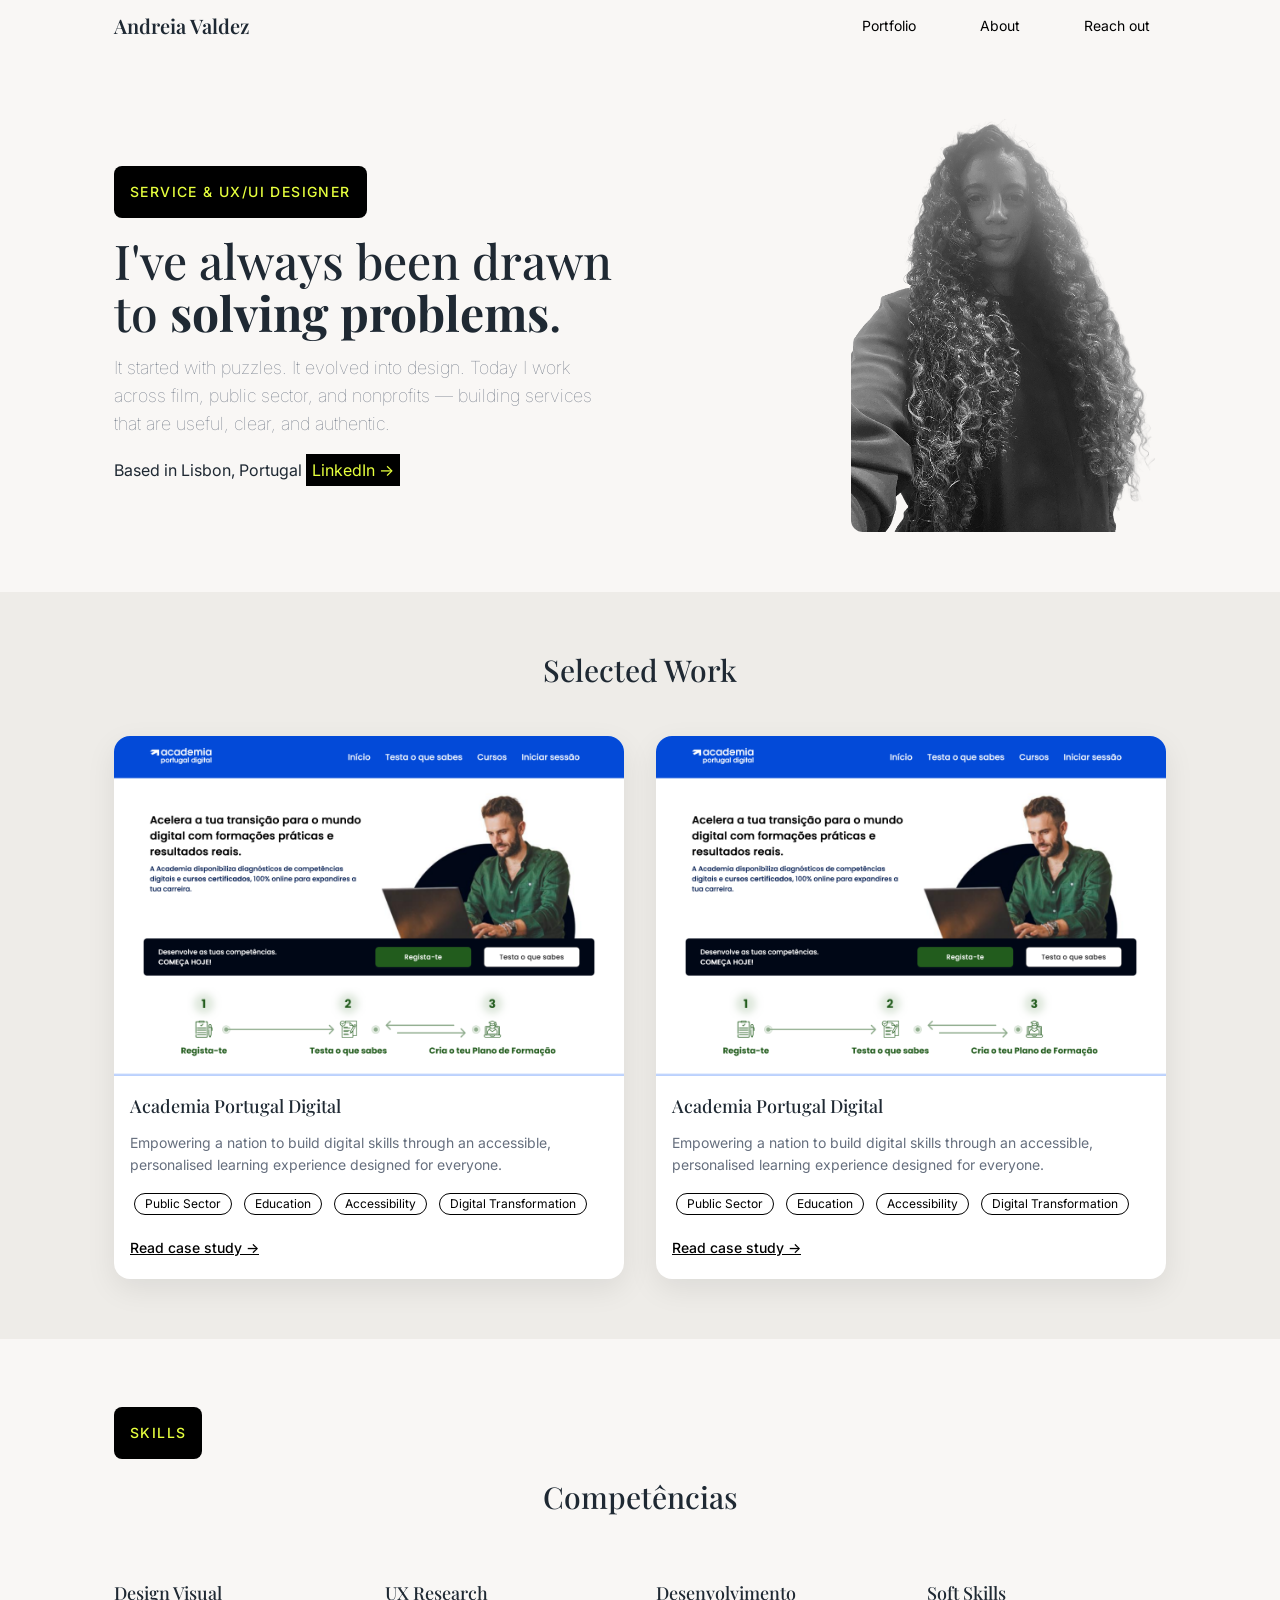
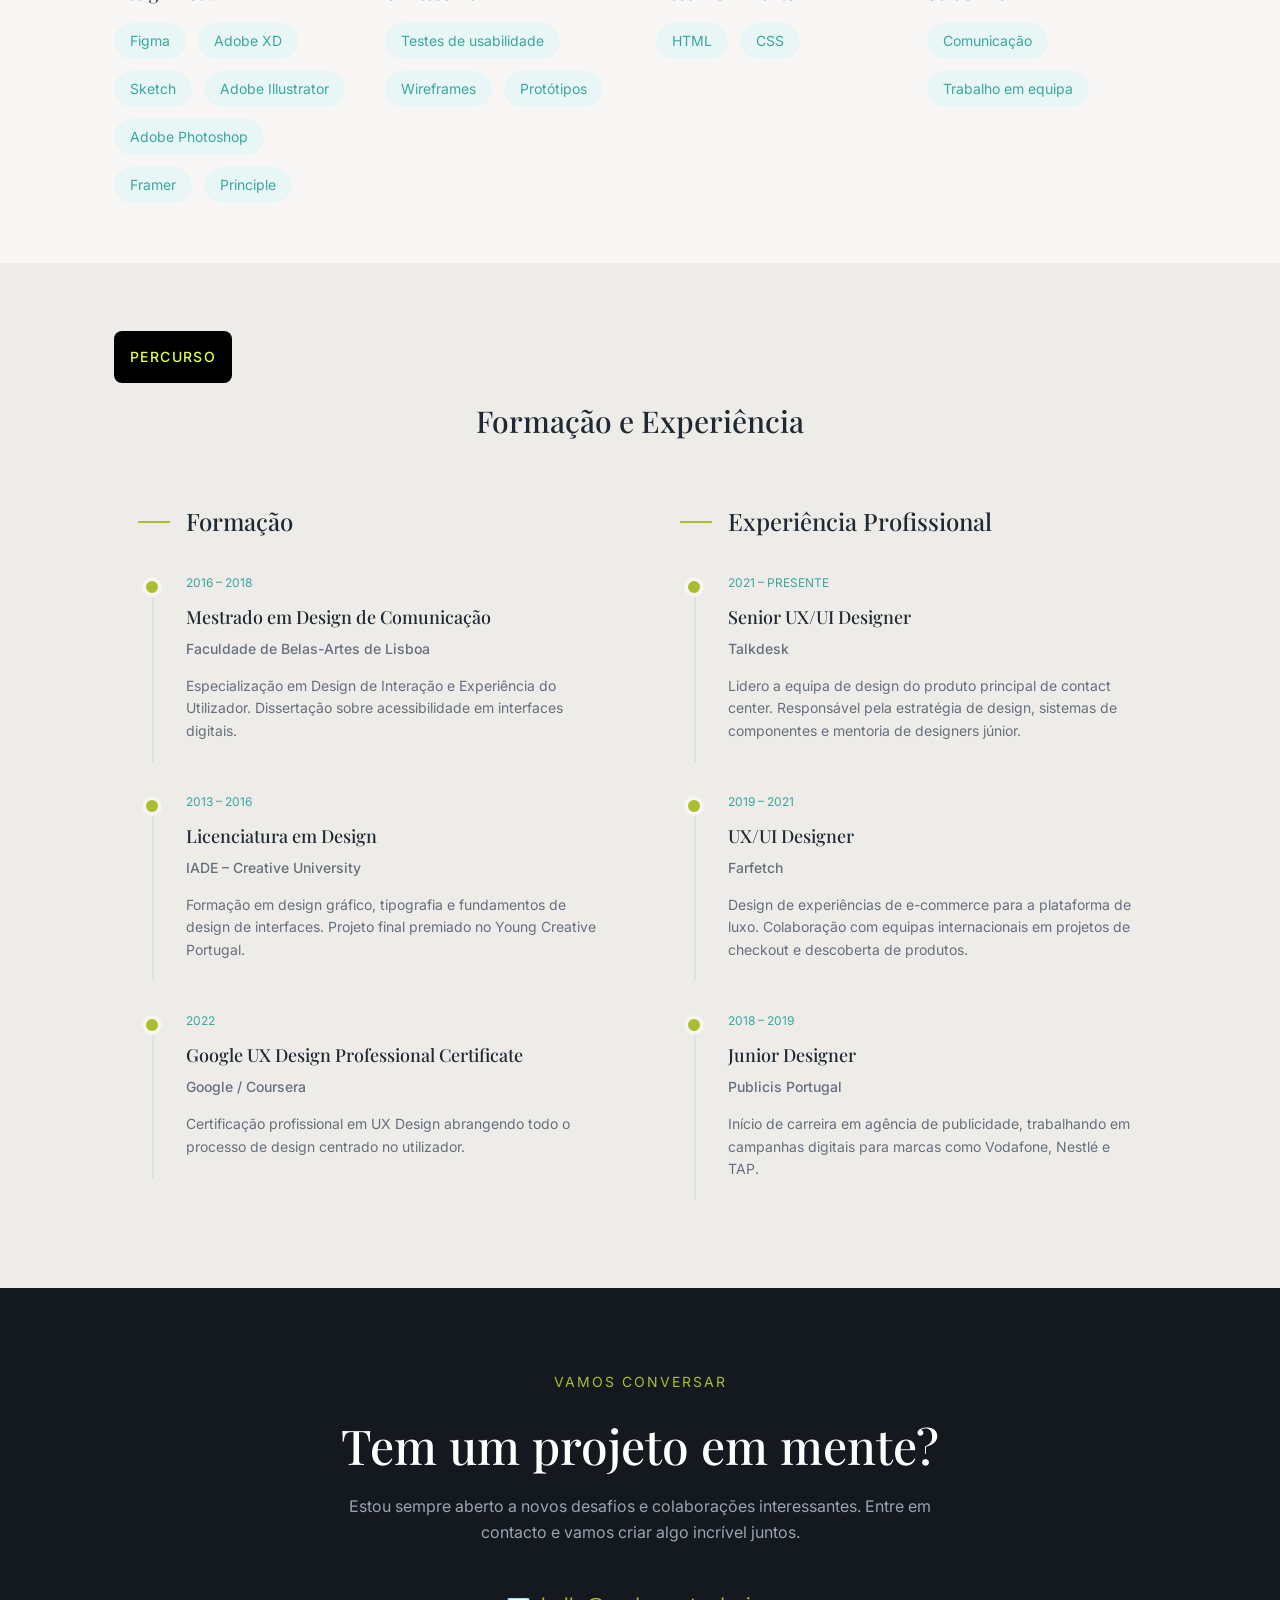
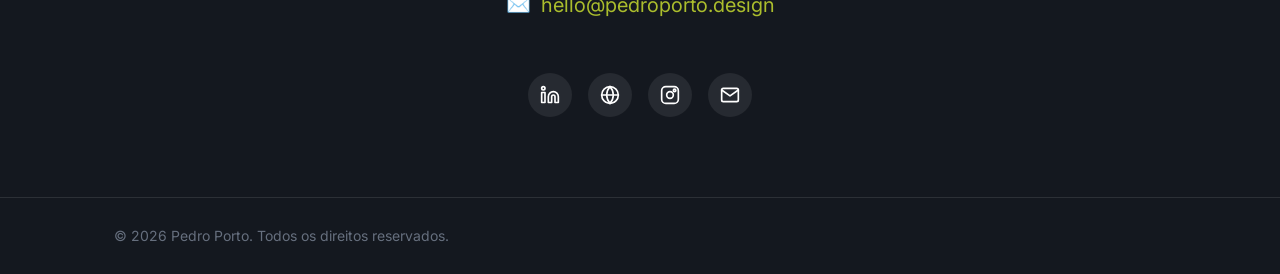
==== index.html @ fa21720e "Added images & reviewed text" ====
<!DOCTYPE html>
<html lang="en">

<head>
    <meta charset="UTF-8">
    <meta name="viewport" content="width=device-width, initial-scale=1.0">
    <title>Andreia Valdez – UX/UI Designer</title>
    <link rel="preconnect" href="https://fonts.googleapis.com">
    <link rel="preconnect" href="https://fonts.gstatic.com" crossorigin>
    <link
        href="https://fonts.googleapis.com/css2?family=Inter:wght@400;500;600&family=Playfair+Display:wght@500;600&display=swap"
        rel="stylesheet">
    <link rel="stylesheet" href="css/estilos.css">
</head>

<body>
    <!-- Navegação -->
    <header class="header">
        <div class="container nav">
            <a href="#sobre" class="logo">Andreia Valdez</a>
            <nav class="menu">
                <a href="#portfolio">Portfolio</a>
                <a href="#about">About</a>
                <a href="#reach-out">Reach out</a>
            </nav>
        </div>
    </header>
    <!-- Hero -->
    <section id="sobre" class="section light">
        <div class="container hero-grid">
            <div class="hero-text">
                <span class="tag">Service & UX/UI Designer</span>
                <h1>I've always been drawn to <b>solving problems</b>.</h1>
                <p class="intro">
                    It started with puzzles. It evolved into design. Today I work across film, public sector, and nonprofits — building services that are useful, clear, and authentic.
                </p>
                <p>Based in Lisbon, Portugal <a href="https://linkedin.com/in/andreiavaldez" target="_blank" class="linkedin">LinkedIn →</a></p>
            </div>
            <div class="hero-image">
                <img src="img/AV_Foto.png" srcset="img/AV_Foto.png 1x,img/AV_Foto@2x.png 2x" alt="Foto de Andreia Valdez">
            </div>
        </div>
    </section>
    <!-- Secção de Trabalhos -->
    <section id="trabalhos" class="section">
        <div class="container">
            <h2>Selected Work</h2>
            <div class="projects">
                <div class="project-card">
                    <div class="project-image">
                        <img src="img/projects/apd/cover.png" srcset="img/projects/apd/cover.png 1x,img/projects/apd/cover.png 2x" alt="Projeto Academia Portugal Digital">
                    </div>
                    <div class="project-content">
                        <h3>Academia Portugal Digital</h3>
                        <p>
                            Empowering a nation to build digital skills through an accessible, personalised learning experience designed for everyone.
                        </p>
                        <p>
                          <span class="chip">Public Sector</span>
                          <span class="chip">Education</span>
                          <span class="chip">Accessibility</span>
                          <span class="chip">Digital Transformation</span>
                        </p>
                        <a href="#" target="_blank" rel="noopener" class="project-link">
                            Read case study →
                        </a>
                    </div>
                </div>
                <div class="project-card">
                    <div class="project-image">
                        <img src="img/projects/apd/cover.png" srcset="img/projects/apd/cover.png 1x,img/projects/apd/cover.png 2x" alt="Projeto Academia Portugal Digital">
                    </div>
                    <div class="project-content">
                        <h3>Academia Portugal Digital</h3>
                        <p>
                            Empowering a nation to build digital skills through an accessible, personalised learning experience designed for everyone.
                        </p>
                        <p>
                          <span class="chip">Public Sector</span>
                          <span class="chip">Education</span>
                          <span class="chip">Accessibility</span>
                          <span class="chip">Digital Transformation</span>
                        </p>
                        <a href="#" target="_blank" rel="noopener" class="project-link">
                            Read case study →
                        </a>
                    </div>
                </div>
        </div>
    </section>
    <!-- Secção de Competências -->
    <section class="section light">
        <div class="container">
            <div class="inline-heading">
                <p class="tag">Skills</p>
                <h2>Competências</h2>
            </div>
            <div class="skills">
                <div>
                    <h3>Design Visual</h3>
                    <div class="pills">
                        <span class="pill">Figma</span>
                        <span class="pill">Adobe XD</span>
                        <span class="pill">Sketch</span>
                        <span class="pill">Adobe Illustrator</span>
                        <span class="pill">Adobe Photoshop</span>
                        <span class="pill">Framer</span>
                        <span class="pill">Principle</span>
                    </div>
                </div>
                <div>
                    <h3>UX Research</h3>
                    <div class="pills">
                        <span class="pill">Testes de usabilidade</span>
                        <span class="pill">Wireframes</span>
                        <span class="pill">Protótipos</span>
                    </div>
                </div>
                <div>
                    <h3>Desenvolvimento</h3>
                    <div class="pills">
                        <span class="pill">HTML</span>
                        <span class="pill">CSS</span>
                    </div>
                </div>
                <div>
                    <h3>Soft Skills</h3>
                    <div class="pills">
                        <span class="pill">Comunicação</span>
                        <span class="pill">Trabalho em equipa</span>
                    </div>
                </div>
            </div>
        </div>
    </section>
    <!-- Secção de Formação e Experiência-->
    <section class="section">
        <div class="container">
            <div class="inline-heading">
                <p class="tag">Percurso</p>
                <h2>Formação e Experiência</h2>
            </div>
            <div class="container timeline-grid">

                <!-- Formação -->
                <div class="timeline-column">
                    <h2 class="timeline-title">Formação</h2>

                    <div class="timeline-item">
                        <span class="timeline-dot"></span>

                        <div class="timeline-content">
                            <span class="timeline-date">2016 – 2018</span>
                            <h3>Mestrado em Design de Comunicação</h3>
                            <h4>Faculdade de Belas-Artes de Lisboa</h4>
                            <p>
                                Especialização em Design de Interação e Experiência do Utilizador.
                                Dissertação sobre acessibilidade em interfaces digitais.
                            </p>
                        </div>
                    </div>

                    <div class="timeline-item">
                        <span class="timeline-dot"></span>

                        <div class="timeline-content">
                            <span class="timeline-date">2013 – 2016</span>
                            <h3>Licenciatura em Design</h3>
                            <h4>IADE – Creative University</h4>
                            <p>
                                Formação em design gráfico, tipografia e fundamentos de design de
                                interfaces. Projeto final premiado no Young Creative Portugal.
                            </p>
                        </div>
                    </div>

                    <div class="timeline-item">
                        <span class="timeline-dot"></span>

                        <div class="timeline-content">
                            <span class="timeline-date">2022</span>
                            <h3>Google UX Design Professional Certificate</h3>
                            <h4>Google / Coursera</h4>
                            <p>
                                Certificação profissional em UX Design abrangendo todo o processo de
                                design centrado no utilizador.
                            </p>
                        </div>
                    </div>
                </div>

                <!-- Experiência -->
                <div class="timeline-column">
                    <h2 class="timeline-title">Experiência Profissional</h2>

                    <div class="timeline-item">
                        <span class="timeline-dot"></span>

                        <div class="timeline-content">
                            <span class="timeline-date">2021 – Presente</span>
                            <h3>Senior UX/UI Designer</h3>
                            <h4>Talkdesk</h4>
                            <p>
                                Lidero a equipa de design do produto principal de contact center.
                                Responsável pela estratégia de design, sistemas de componentes e
                                mentoria de designers júnior.
                            </p>
                        </div>
                    </div>

                    <div class="timeline-item">
                        <span class="timeline-dot"></span>

                        <div class="timeline-content">
                            <span class="timeline-date">2019 – 2021</span>
                            <h3>UX/UI Designer</h3>
                            <h4>Farfetch</h4>
                            <p>
                                Design de experiências de e-commerce para a plataforma de luxo.
                                Colaboração com equipas internacionais em projetos de checkout e
                                descoberta de produtos.
                            </p>
                        </div>
                    </div>

                    <div class="timeline-item">
                        <span class="timeline-dot"></span>

                        <div class="timeline-content">
                            <span class="timeline-date">2018 – 2019</span>
                            <h3>Junior Designer</h3>
                            <h4>Publicis Portugal</h4>
                            <p>
                                Início de carreira em agência de publicidade, trabalhando em
                                campanhas digitais para marcas como Vodafone, Nestlé e TAP.
                            </p>
                        </div>
                    </div>
                </div>

            </div>

        </div>
    </section>
    <!-- Footer -->
    <footer id="contacto" class="footer-section">

        <div class="container footer-content">

            <span class="footer-sub-title">Vamos conversar</span>

            <h2 class="footer-title">Tem um projeto em mente?</h2>
            <div class="footer-text">
                Estou sempre aberto a novos desafios e colaborações interessantes.
                Entre em contacto e vamos criar algo incrível juntos.
            </div>
            <a href="mailto:hello@pedroporto.design" class="footer-email">
                <span class="email-icon">✉️</span>
                hello@pedroporto.design
            </a>

            <div class="footer-social">
                <!-- LinkedIn -->
                <a href="#" target="_blank" rel="noopener" aria-label="LinkedIn">
                    <svg viewBox="0 0 24 24" aria-hidden="true" focusable="false">
                        <path d="M16 8a6 6 0 0 1 6 6v7h-4v-7a2 2 0 0 0-2-2 2 2 0 0 0-2 2v7h-4v-7a6 6 0 0 1 6-6z" />
                        <rect x="2" y="9" width="4" height="12" />
                        <circle cx="4" cy="4" r="2" />
                    </svg>
                </a>
                <!-- Dribbble -->
                <a href="#" target="_blank" rel="noopener" aria-label="Dribbble">
                    <svg viewBox="0 0 24 24" aria-hidden="true" focusable="false">
                        <circle cx="12" cy="12" r="10" />
                        <path d="M2 12h20" />
                        <path d="M12 2a15.3 15.3 0 0 1 4 10 15.3 15.3 0 0 1-4 10" />
                        <path d="M12 2a15.3 15.3 0 0 0-4 10 15.3 15.3 0 0 0 4 10" />
                    </svg>
                </a>
                <!-- Instagram -->
                <a href="#" target="_blank" rel="noopener" aria-label="Instagram">
                    <svg viewBox="0 0 24 24" aria-hidden="true" focusable="false">
                        <rect x="2" y="2" width="20" height="20" rx="5" />
                        <circle cx="12" cy="12" r="4" />
                        <circle cx="17.5" cy="6.5" r="1.5" />
                    </svg>
                </a>
                <!-- Email -->
                <a href="mailto:hello@pedroporto.design" aria-label="Email">
                    <svg viewBox="0 0 24 24" aria-hidden="true" focusable="false">
                        <rect x="2" y="4" width="20" height="16" rx="2" />
                        <path d="M22 6L12 13 2 6" />
                    </svg>
                </a>
            </div>

        </div>

        <div class="footer-bottom">
            <div class="container footer-bottom-content">
                <span>© 2026 Pedro Porto. Todos os direitos reservados.</span>
            </div>
        </div>

    </footer>

</body>

</html>
---- css/estilos.css ----
/* Reset do browser */
* {
    margin: 0;
    padding: 0;
    box-sizing: border-box;
}

html {
  scroll-behavior: smooth; /* Para o scroll entre as ancoras ser smooth */
}

/* Fonte e bases */
body {
    font-family: "Inter", sans-serif;
    background-color: #EEECE8;
    color: #1f2933;
    line-height: 2;
    /* perto da recomendação mínima da W3C para altura das linhas nos sites (https://www.w3.org/WAI/WCAG22/Understanding/text-spacing.html) */
}

h1,
h2,
h3 {
    font-family: "Playfair Display", serif;
}

h1 {
    margin-top: 8px;
    font-size: 48px;
    font-weight: 500;
    line-height: 52px;
}

h2 {
    font-size: 30px;
    font-weight: 500;
    line-height: 36px;
    text-align: center;
}

h3 {
    font-size: 18px;
    font-weight: 500;
    line-height: 28px;
}

img {
    width: 100%;
    display: block;
}

a {
    text-decoration: none;
}

/* Layouts */
.container {
    max-width: 1100px;
    margin: 0 auto;
    padding: 0 24px;
}

.section {
    padding: 60px 0;
}

.section.light {
    background-color: #F9F7F5;
}

/* Navegação + Logo */
.header {
    position: sticky;
    top: 0;
    background-color: #F9F7F5;
    z-index: 1000;
}

.nav {
    height: 52px;
    display: flex;
    align-items: center;
    justify-content: space-between;
}

.logo {
    font-weight: 600;
    font-family: "Playfair Display", serif;
    font-size: 20px;
    line-height: 28px;
    color: #1f2933;
}

/* Menu */

.menu {
    display: flex;
    gap: 32px;
}

.menu a {
    text-decoration: none;
    font-size: 14px;
    line-height: 20px;
    padding: 16px;
    color: #000;
}

.menu a:hover {
    text-decoration: underline;
}

/* Hero */

.hero-grid {
    display: grid;
    gap: 48px;
}

.hero-image {
    display: flex;
    justify-content: flex-end;
}

.hero-image img {
    border-radius: 12px;
    max-height: 420px;
    width: auto;
}

.tag {
    font-size: 14px;
    letter-spacing: 1.4px;
    font-weight: 500;
    line-height: 20px;
    text-transform: uppercase;
    color: #E6FF3D;
    background-color: #000;
    padding: 16px;
    text-align: center;
    border-radius: 8px;
    margin: 8px 0px;
    display: inline-block;
}

.hero-buttons {
    margin-top: 24px;
    display: flex;
    gap: 16px;
}

.intro {
    font-family: "Inter", sans-serif;
    font-size: 18px;
    margin: 16px 0px;
    color: #666F7E;
    line-height: 28px;
    font-weight: 100;
}

.linkedin {
    color: #E6FF3D;
    background-color: #000;
    padding: 6px;
}

/* Botões */
.btn {
    padding: 10px 20px;
    border-radius: 16px;
    font-weight: 500;
    font-size: 14px;
}

.primary {
    color: white;
    background: #ABBD2D;
}

.primary:hover {
    background: #11665E;
}

.secondary {
    border: 1px solid #E5E7EB;
    color: #000
}

.secondary:hover {
    border: 1px solid #E5E7EB;
    background: #E5E7EB;
}

/* Projectos */
.projects {
    display: grid;
    gap: 32px;
    margin-top: 48px;
}

.project-card {
    background-color: #ffffff;
    border-radius: 16px;
    overflow: hidden;

    box-shadow: 0 10px 30px rgba(0, 0, 0, 0.08);
    transition: box-shadow 0.3s ease, transform 0.3s ease;
}

.project-card:hover {
    box-shadow: 0 20px 50px rgba(0, 0, 0, 0.15);
    transform: translateY(-6px);
}

.chip {
    display: inline-block;
    padding: 4px 10px;
    border: 1px solid #000;
    border-radius: 100px;
    font-size: 12px;
    line-height: 1;
    white-space: nowrap;
    color: #000;
    margin: 4px;
}

/* Imagem */
.project-image img {
    width: 100%;
    display: block;
}

/* Conteúdo */
.project-content {
    padding: 16px;
}

.project-content p {
    margin: 12px 0px;
    color: #666F7E;
    line-height: 1.6;
    font-size: 14px;
}

/* Link dos projectos */

.project-link {
    font-weight: 500;
    text-decoration: underline;
    font-size: 14px;
    color: #000;
}

.project-link svg {
    width: 16px;
    height: 16px;
}

.project-link:hover {
    text-decoration: none;
}

/* Competências */
.skills {
    display: grid;
    gap: 32px;
}

.inline-heading {
    margin-bottom: 64px;
}

.inline-heading h2 {
    margin-top: 12px;
}

.pills {
    display: flex;
    flex-wrap: wrap;
    gap: 12px;
    margin-top: 16px;
}

.pill {
    background: #E8F7F6;
    color: #3aa6a0;
    border-radius: 24px;
    padding: 8px 16px;
    font-size: 14px;
    line-height: 20px;

}

.pill:hover {
    background: #ABBD2D;
    color: #fff;
}

/* Timeline */

.timeline-section {
    background-color: #f6f5f2;
    padding: 100px 0;
}

.timeline-grid {
    display: grid;
    grid-template-columns: 1fr 1fr;
    gap: 80px;
}

.timeline-title {
    font-family: "Playfair Display", serif;
    font-size: 24px;
    margin-bottom: 32px;
    position: relative;
    padding-left: 48px;
    text-align: left;
}

.timeline-title::before {
    content: "";
    position: absolute;
    left: 0;
    top: 50%;
    width: 32px;
    height: 2px;
    background-color: #ABBD2D;
}

.timeline-item:hover::before {
    background-color: #ABBD2D;
}

.timeline-item {
    position: relative;
    padding-left: 48px;
    margin-bottom: 48px;
}

/* Linha vertical */

.timeline-item::before {
    content: "";
    position: absolute;
    left: 14px;
    top: 20px;
    width: 2px;
    height: 100%;
    background-color: #e2e2dc;
}

/* Pontos na timeline */
.timeline-dot {
    position: absolute;
    left: 4px;
    top: 6px;
    width: 20px;
    height: 20px;
    background-color: #ABBD2D;
    border-radius: 50%;
    border: 4px solid #f6f5f2;
}

/* Conteúdo */
.timeline-content h3 {
    margin-bottom: 4px;
}

.timeline-content h4 {
    font-weight: 500;
    font-size: 14px;
    color: #666F7E;
    margin-bottom: 12px;
}

.timeline-content p {
    color: #666F7E;
    line-height: 1.6;
    font-size: 14px;
}

/* Data */
.timeline-date {
    display: block;
    font-size: 12px;
    color: #3aa6a0;
    margin-bottom: 8px;
    text-transform: uppercase;
}

/* Footer */

.footer-section {
    background-color: #14181F;
    color: #e5e7eb;
    padding-top: 80px;
}

/* Conteúdo principal */

.footer-content {
    text-align: center;
    padding-bottom: 80px;
}

.footer-sub-title {
    display: block;
    letter-spacing: 2px;
    font-size: 14px;
    color: #ABBD2D;
    margin-bottom: 24px;
    text-transform: uppercase;
}

.footer-title {
    font-family: "Playfair Display", serif;
    font-size: 48px;
    line-height: 50px;
    margin-bottom: 24px;
    color: #ffffff;
}

.footer-text {
    max-width: 600px;
    margin: 0 auto 40px;
    color: #9ca3af;
    line-height: 1.6;
}

/* Email */
.footer-email {
    display: inline-flex;
    align-items: center;
    gap: 10px;
    font-size: 20px;
    color: #ABBD2D;
    text-decoration: none;
    margin-bottom: 48px;
}

.footer-email:hover {
    text-decoration: underline;
}

/* Redes sociais no footer */
.footer-social {
    display: flex;
    justify-content: center;
    gap: 16px;
}

.footer-social a {
    width: 44px;
    height: 44px;
    border-radius: 50%;
    background-color: rgba(255, 255, 255, 0.08);

    display: flex;
    align-items: center;
    justify-content: center;

    color: #ffffff;
    text-decoration: none;
}

.footer-social a:hover {
    background-color: rgba(255, 255, 255, 0.16);
}

/* Svgs das redes sociais */
.footer-social svg {
    width: 20px;
    height: 20px;
    fill: none;
    stroke: currentColor;
    stroke-width: 2;
    stroke-linecap: round;
    stroke-linejoin: round;
}

.footer-social a:hover {
    background: #ABBD2D;
}

/* Linha inferior */

.footer-bottom {
    border-top: 1px solid rgba(255, 255, 255, 0.1);
    padding: 24px 0;
}

.footer-bottom-content {
    display: flex;
    justify-content: space-between;
    flex-wrap: wrap;
    gap: 16px;
    font-size: 14px;
    color: #666F7E;
}

/* Breakpoint Mobile */
@media (max-width: 767px) {
    .hero-image img {
        width: 100%;
        max-height: none;
    }

    .hero-buttons {
        flex-direction: column;
    }

    .hero-buttons .btn {
        width: 100%;
        text-align: center;
    }

    .menu {
        font-size: 10px;
        gap: 12px;
    }

    .menu a {
        font-size: 12px;
        gap: 32px;
    }

    .projects,
    .skills {
        grid-template-columns: 1fr;
    }
}

/* Breakpoint Tablet */
@media (min-width: 768px) {

    .hero-grid {
        grid-template-columns: 1fr 1fr;
        align-items: center;
    }

    .projects {
        grid-template-columns: repeat(2, 1fr);
    }

    .skills {
        grid-template-columns: repeat(2, 1fr);
    }
}

/* Breakpoint Desktop */
@media (min-width: 1024px) {

    .projects {
        grid-template-columns: repeat(2, 1fr);
    }

    .skills {
        grid-template-columns: repeat(4, 1fr);
    }
}

@media (max-width: 900px) {
    .timeline-grid {
        grid-template-columns: 1fr;
        gap: 64px;
    }
}
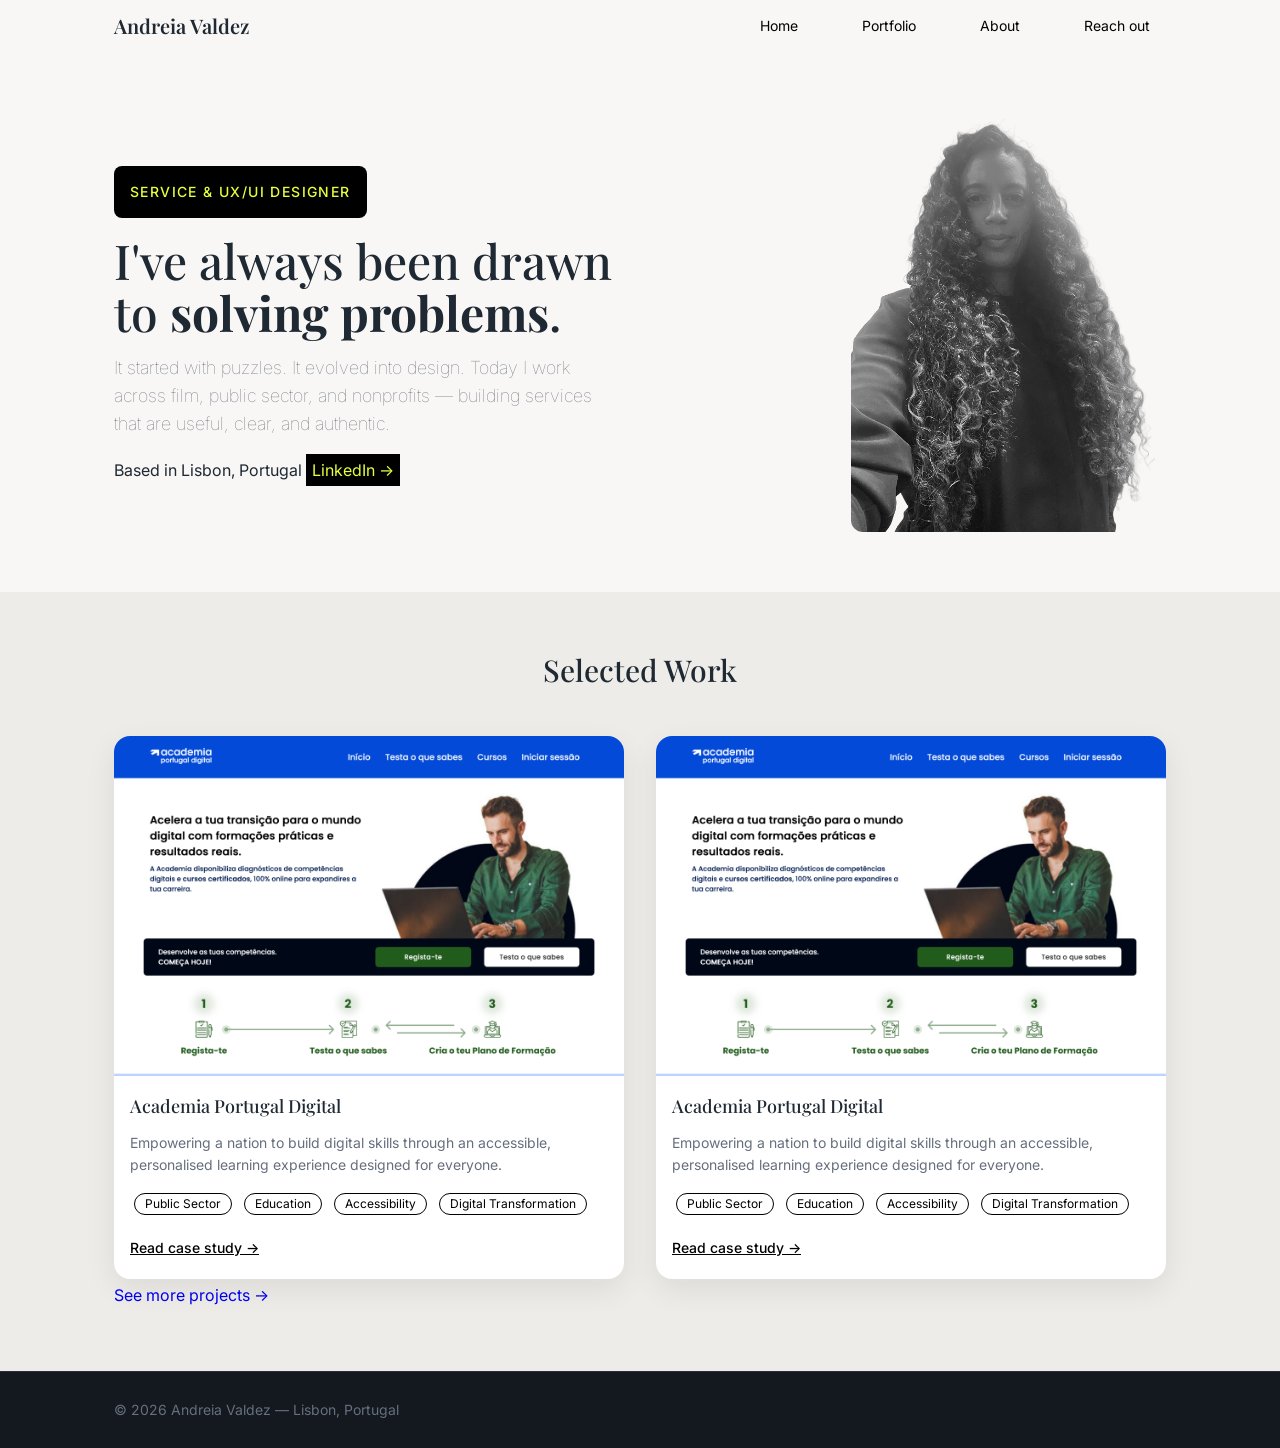
==== commit 8989de95: "Added text to pages and fixed some headings" ====
--- a/index.html
+++ b/index.html
@@ -4,7 +4,7 @@
 <head>
     <meta charset="UTF-8">
     <meta name="viewport" content="width=device-width, initial-scale=1.0">
-    <title>Andreia Valdez – UX/UI Designer</title>
+    <title>Andreia Valdez – Service & UX/UI Designer</title>
     <link rel="preconnect" href="https://fonts.googleapis.com">
     <link rel="preconnect" href="https://fonts.gstatic.com" crossorigin>
     <link
@@ -12,20 +12,18 @@
         rel="stylesheet">
     <link rel="stylesheet" href="css/estilos.css">
 </head>
-
-<body>
-    <!-- Navegação -->
+<body><!-- Navegação -->
     <header class="header">
         <div class="container nav">
-            <a href="#sobre" class="logo">Andreia Valdez</a>
+            <a href="index.html" class="logo">Andreia Valdez</a>
             <nav class="menu">
-                <a href="#portfolio">Portfolio</a>
-                <a href="#about">About</a>
-                <a href="#reach-out">Reach out</a>
+                <a href="index.html">Home</a>
+                <a href="portfolio.html">Portfolio</a>
+                <a href="about.html">About</a>
+                <a href="reach-out.html">Reach out</a>
             </nav>
         </div>
-    </header>
-    <!-- Hero -->
+    </header>    <!-- Hero -->
     <section id="sobre" class="section light">
         <div class="container hero-grid">
             <div class="hero-text">
@@ -46,264 +44,58 @@
         <div class="container">
             <h2>Selected Work</h2>
             <div class="projects">
-                <div class="project-card">
-                    <div class="project-image">
-                        <img src="img/projects/apd/cover.png" srcset="img/projects/apd/cover.png 1x,img/projects/apd/cover.png 2x" alt="Projeto Academia Portugal Digital">
-                    </div>
-                    <div class="project-content">
-                        <h3>Academia Portugal Digital</h3>
-                        <p>
-                            Empowering a nation to build digital skills through an accessible, personalised learning experience designed for everyone.
-                        </p>
-                        <p>
-                          <span class="chip">Public Sector</span>
-                          <span class="chip">Education</span>
-                          <span class="chip">Accessibility</span>
-                          <span class="chip">Digital Transformation</span>
-                        </p>
-                        <a href="#" target="_blank" rel="noopener" class="project-link">
-                            Read case study →
-                        </a>
-                    </div>
-                </div>
-                <div class="project-card">
-                    <div class="project-image">
-                        <img src="img/projects/apd/cover.png" srcset="img/projects/apd/cover.png 1x,img/projects/apd/cover.png 2x" alt="Projeto Academia Portugal Digital">
-                    </div>
-                    <div class="project-content">
-                        <h3>Academia Portugal Digital</h3>
-                        <p>
-                            Empowering a nation to build digital skills through an accessible, personalised learning experience designed for everyone.
-                        </p>
-                        <p>
-                          <span class="chip">Public Sector</span>
-                          <span class="chip">Education</span>
-                          <span class="chip">Accessibility</span>
-                          <span class="chip">Digital Transformation</span>
-                        </p>
-                        <a href="#" target="_blank" rel="noopener" class="project-link">
-                            Read case study →
-                        </a>
-                    </div>
-                </div>
-        </div>
+<div class="project-card">
+    <div class="project-image">
+        <img src="img/projects/apd/cover.png" srcset="img/projects/apd/cover.png 1x,img/projects/apd/cover.png 2x"
+            alt="Projeto Academia Portugal Digital">
+    </div>
+    <div class="project-content">
+        <h3>Academia Portugal Digital</h3>
+        <p>
+            Empowering a nation to build digital skills through an accessible, personalised learning experience designed
+            for everyone.
+        </p>
+        <p>
+            <span class="chip">Public Sector</span>
+            <span class="chip">Education</span>
+            <span class="chip">Accessibility</span>
+            <span class="chip">Digital Transformation</span>
+        </p>
+        <a href="#" target="_blank" rel="noopener" class="project-link">
+            Read case study →
+        </a>
+    </div>
+</div><div class="project-card">
+    <div class="project-image">
+        <img src="img/projects/apd/cover.png" srcset="img/projects/apd/cover.png 1x,img/projects/apd/cover.png 2x"
+            alt="Projeto Academia Portugal Digital">
+    </div>
+    <div class="project-content">
+        <h3>Academia Portugal Digital</h3>
+        <p>
+            Empowering a nation to build digital skills through an accessible, personalised learning experience designed
+            for everyone.
+        </p>
+        <p>
+            <span class="chip">Public Sector</span>
+            <span class="chip">Education</span>
+            <span class="chip">Accessibility</span>
+            <span class="chip">Digital Transformation</span>
+        </p>
+        <a href="#" target="_blank" rel="noopener" class="project-link">
+            Read case study →
+        </a>
+    </div>
+</div>        </div>
+        <a href="portfolio.html" class="button">See more projects →</a>
     </section>
-    <!-- Secção de Competências -->
-    <section class="section light">
-        <div class="container">
-            <div class="inline-heading">
-                <p class="tag">Skills</p>
-                <h2>Competências</h2>
-            </div>
-            <div class="skills">
-                <div>
-                    <h3>Design Visual</h3>
-                    <div class="pills">
-                        <span class="pill">Figma</span>
-                        <span class="pill">Adobe XD</span>
-                        <span class="pill">Sketch</span>
-                        <span class="pill">Adobe Illustrator</span>
-                        <span class="pill">Adobe Photoshop</span>
-                        <span class="pill">Framer</span>
-                        <span class="pill">Principle</span>
-                    </div>
-                </div>
-                <div>
-                    <h3>UX Research</h3>
-                    <div class="pills">
-                        <span class="pill">Testes de usabilidade</span>
-                        <span class="pill">Wireframes</span>
-                        <span class="pill">Protótipos</span>
-                    </div>
-                </div>
-                <div>
-                    <h3>Desenvolvimento</h3>
-                    <div class="pills">
-                        <span class="pill">HTML</span>
-                        <span class="pill">CSS</span>
-                    </div>
-                </div>
-                <div>
-                    <h3>Soft Skills</h3>
-                    <div class="pills">
-                        <span class="pill">Comunicação</span>
-                        <span class="pill">Trabalho em equipa</span>
-                    </div>
-                </div>
+<!-- Footer -->
+    <footer class="footer-section">
+        <div class="footer-bottom">
+            <div class="container footer-bottom-content">
+                <span>© 2026 Andreia Valdez — Lisbon, Portugal</span>
             </div>
         </div>
-    </section>
-    <!-- Secção de Formação e Experiência-->
-    <section class="section">
-        <div class="container">
-            <div class="inline-heading">
-                <p class="tag">Percurso</p>
-                <h2>Formação e Experiência</h2>
-            </div>
-            <div class="container timeline-grid">
-
-                <!-- Formação -->
-                <div class="timeline-column">
-                    <h2 class="timeline-title">Formação</h2>
-
-                    <div class="timeline-item">
-                        <span class="timeline-dot"></span>
-
-                        <div class="timeline-content">
-                            <span class="timeline-date">2016 – 2018</span>
-                            <h3>Mestrado em Design de Comunicação</h3>
-                            <h4>Faculdade de Belas-Artes de Lisboa</h4>
-                            <p>
-                                Especialização em Design de Interação e Experiência do Utilizador.
-                                Dissertação sobre acessibilidade em interfaces digitais.
-                            </p>
-                        </div>
-                    </div>
-
-                    <div class="timeline-item">
-                        <span class="timeline-dot"></span>
-
-                        <div class="timeline-content">
-                            <span class="timeline-date">2013 – 2016</span>
-                            <h3>Licenciatura em Design</h3>
-                            <h4>IADE – Creative University</h4>
-                            <p>
-                                Formação em design gráfico, tipografia e fundamentos de design de
-                                interfaces. Projeto final premiado no Young Creative Portugal.
-                            </p>
-                        </div>
-                    </div>
-
-                    <div class="timeline-item">
-                        <span class="timeline-dot"></span>
-
-                        <div class="timeline-content">
-                            <span class="timeline-date">2022</span>
-                            <h3>Google UX Design Professional Certificate</h3>
-                            <h4>Google / Coursera</h4>
-                            <p>
-                                Certificação profissional em UX Design abrangendo todo o processo de
-                                design centrado no utilizador.
-                            </p>
-                        </div>
-                    </div>
-                </div>
-
-                <!-- Experiência -->
-                <div class="timeline-column">
-                    <h2 class="timeline-title">Experiência Profissional</h2>
-
-                    <div class="timeline-item">
-                        <span class="timeline-dot"></span>
-
-                        <div class="timeline-content">
-                            <span class="timeline-date">2021 – Presente</span>
-                            <h3>Senior UX/UI Designer</h3>
-                            <h4>Talkdesk</h4>
-                            <p>
-                                Lidero a equipa de design do produto principal de contact center.
-                                Responsável pela estratégia de design, sistemas de componentes e
-                                mentoria de designers júnior.
-                            </p>
-                        </div>
-                    </div>
-
-                    <div class="timeline-item">
-                        <span class="timeline-dot"></span>
-
-                        <div class="timeline-content">
-                            <span class="timeline-date">2019 – 2021</span>
-                            <h3>UX/UI Designer</h3>
-                            <h4>Farfetch</h4>
-                            <p>
-                                Design de experiências de e-commerce para a plataforma de luxo.
-                                Colaboração com equipas internacionais em projetos de checkout e
-                                descoberta de produtos.
-                            </p>
-                        </div>
-                    </div>
-
-                    <div class="timeline-item">
-                        <span class="timeline-dot"></span>
-
-                        <div class="timeline-content">
-                            <span class="timeline-date">2018 – 2019</span>
-                            <h3>Junior Designer</h3>
-                            <h4>Publicis Portugal</h4>
-                            <p>
-                                Início de carreira em agência de publicidade, trabalhando em
-                                campanhas digitais para marcas como Vodafone, Nestlé e TAP.
-                            </p>
-                        </div>
-                    </div>
-                </div>
-
-            </div>
-
-        </div>
-    </section>
-    <!-- Footer -->
-    <footer id="contacto" class="footer-section">
-
-        <div class="container footer-content">
-
-            <span class="footer-sub-title">Vamos conversar</span>
-
-            <h2 class="footer-title">Tem um projeto em mente?</h2>
-            <div class="footer-text">
-                Estou sempre aberto a novos desafios e colaborações interessantes.
-                Entre em contacto e vamos criar algo incrível juntos.
-            </div>
-            <a href="mailto:hello@pedroporto.design" class="footer-email">
-                <span class="email-icon">✉️</span>
-                hello@pedroporto.design
-            </a>
-
-            <div class="footer-social">
-                <!-- LinkedIn -->
-                <a href="#" target="_blank" rel="noopener" aria-label="LinkedIn">
-                    <svg viewBox="0 0 24 24" aria-hidden="true" focusable="false">
-                        <path d="M16 8a6 6 0 0 1 6 6v7h-4v-7a2 2 0 0 0-2-2 2 2 0 0 0-2 2v7h-4v-7a6 6 0 0 1 6-6z" />
-                        <rect x="2" y="9" width="4" height="12" />
-                        <circle cx="4" cy="4" r="2" />
-                    </svg>
-                </a>
-                <!-- Dribbble -->
-                <a href="#" target="_blank" rel="noopener" aria-label="Dribbble">
-                    <svg viewBox="0 0 24 24" aria-hidden="true" focusable="false">
-                        <circle cx="12" cy="12" r="10" />
-                        <path d="M2 12h20" />
-                        <path d="M12 2a15.3 15.3 0 0 1 4 10 15.3 15.3 0 0 1-4 10" />
-                        <path d="M12 2a15.3 15.3 0 0 0-4 10 15.3 15.3 0 0 0 4 10" />
-                    </svg>
-                </a>
-                <!-- Instagram -->
-                <a href="#" target="_blank" rel="noopener" aria-label="Instagram">
-                    <svg viewBox="0 0 24 24" aria-hidden="true" focusable="false">
-                        <rect x="2" y="2" width="20" height="20" rx="5" />
-                        <circle cx="12" cy="12" r="4" />
-                        <circle cx="17.5" cy="6.5" r="1.5" />
-                    </svg>
-                </a>
-                <!-- Email -->
-                <a href="mailto:hello@pedroporto.design" aria-label="Email">
-                    <svg viewBox="0 0 24 24" aria-hidden="true" focusable="false">
-                        <rect x="2" y="4" width="20" height="16" rx="2" />
-                        <path d="M22 6L12 13 2 6" />
-                    </svg>
-                </a>
-            </div>
-
-        </div>
-
-        <div class="footer-bottom">
-            <div class="container footer-bottom-content">
-                <span>© 2026 Pedro Porto. Todos os direitos reservados.</span>
-            </div>
-        </div>
-
     </footer>
-
 </body>
-
 </html>
--- a/css/estilos.css
+++ b/css/estilos.css
@@ -394,7 +394,6 @@
 .footer-section {
     background-color: #14181F;
     color: #e5e7eb;
-    padding-top: 80px;
 }
 
 /* Conteúdo principal */
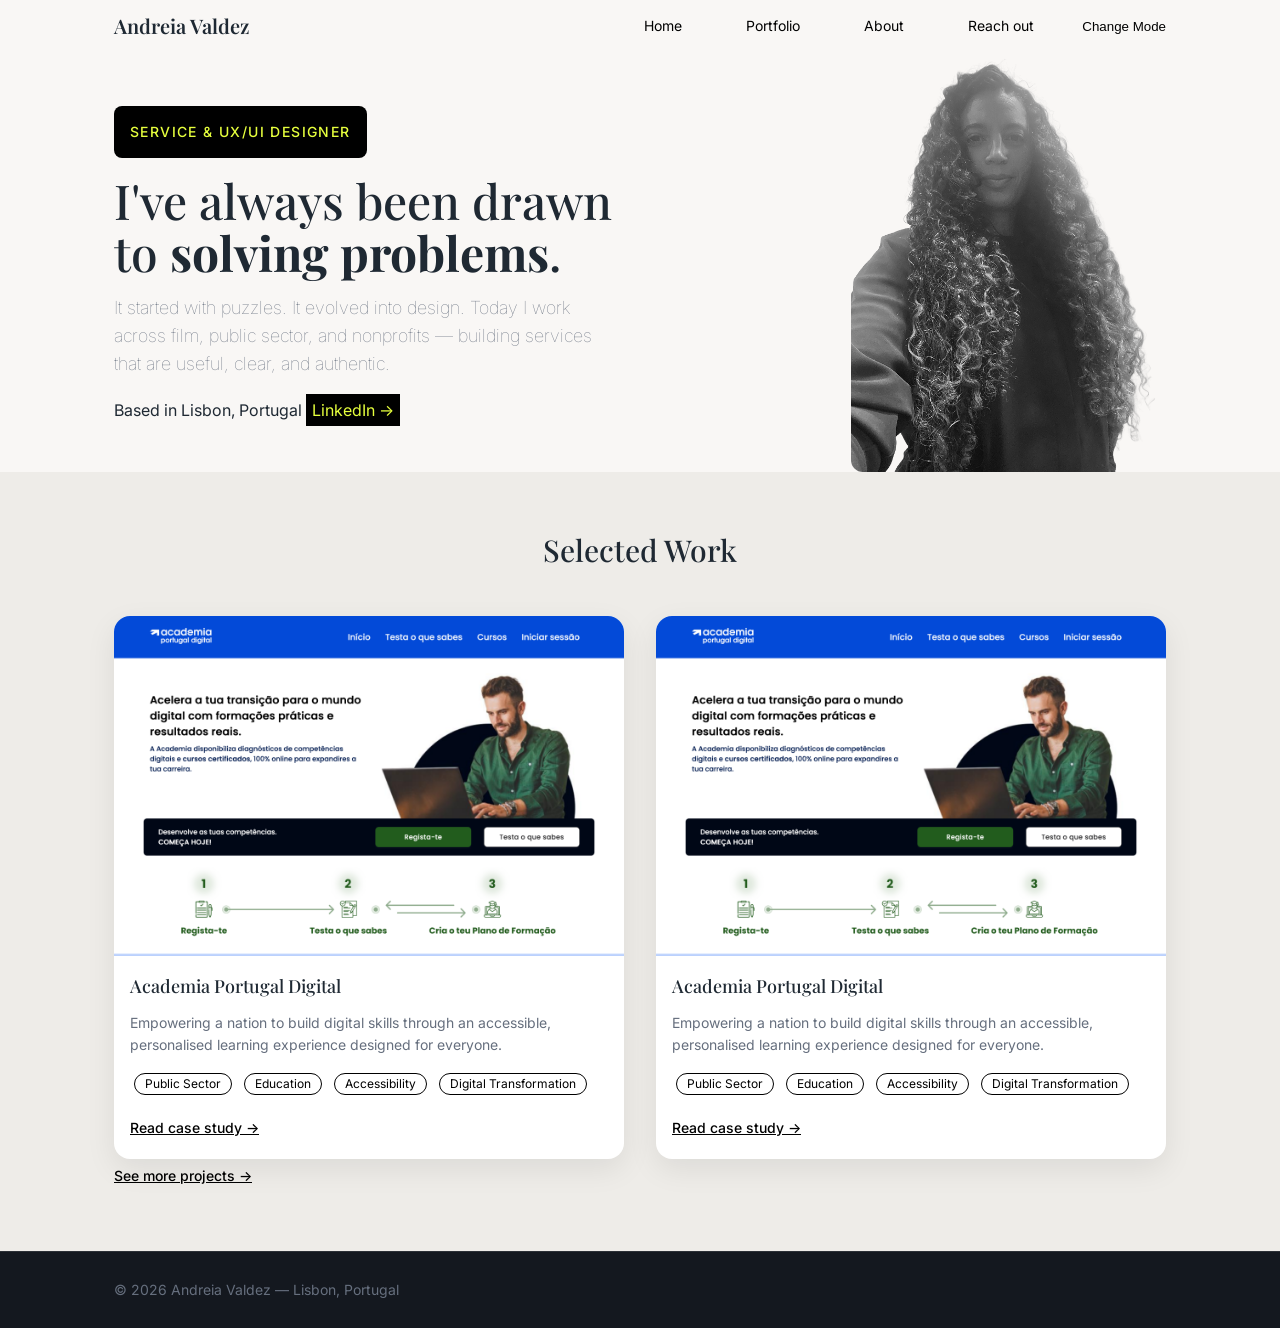
==== commit a67e55ae: "added dark mode toggle" ====
--- a/index.html
+++ b/index.html
@@ -13,18 +13,21 @@
     <link rel="stylesheet" href="css/estilos.css">
 </head>
 <body><!-- Navegação -->
-    <header class="header">
-        <div class="container nav">
-            <a href="index.html" class="logo">Andreia Valdez</a>
-            <nav class="menu">
-                <a href="index.html">Home</a>
-                <a href="portfolio.html">Portfolio</a>
-                <a href="about.html">About</a>
-                <a href="reach-out.html">Reach out</a>
-            </nav>
-        </div>
-    </header>    <!-- Hero -->
-    <section id="sobre" class="section light">
+<header class="header">
+    <div class="container nav">
+        <a href="index.html" class="logo">Andreia Valdez</a>
+        <nav class="menu">
+            <a href="index.html">Home</a>
+            <a href="portfolio.html">Portfolio</a>
+            <a href="about.html">About</a>
+            <a href="reach-out.html">Reach out</a>
+            <button id="theme-toggle">
+                Change Mode
+            </button>
+        </nav>
+    </div>
+</header>    <!-- Hero -->
+    <section id="sobre" class="section-light">
         <div class="container hero-grid">
             <div class="hero-text">
                 <span class="tag">Service & UX/UI Designer</span>
@@ -61,7 +64,7 @@
             <span class="chip">Accessibility</span>
             <span class="chip">Digital Transformation</span>
         </p>
-        <a href="#" target="_blank" rel="noopener" class="project-link">
+        <a href="project-apd-detail.html" target="_blank" rel="noopener" class="project-link">
             Read case study →
         </a>
     </div>
@@ -97,5 +100,21 @@
             </div>
         </div>
     </footer>
+<script>
+    const button = document.getElementById('theme-toggle');
+    // Carrega tema guardado
+    if (localStorage.getItem('theme') === 'dark') {
+        document.body.classList.add('dark-mode');
+    }
+    button.addEventListener('click', () => {
+        document.body.classList.toggle('dark-mode');
+        // Guarda estado
+        if (document.body.classList.contains('dark-mode')) {
+            localStorage.setItem('theme', 'dark');
+        } else {
+            localStorage.setItem('theme', 'light');
+        }
+    });
+</script>
 </body>
 </html>
--- a/css/estilos.css
+++ b/css/estilos.css
@@ -18,6 +18,55 @@
     /* perto da recomendação mínima da W3C para altura das linhas nos sites (https://www.w3.org/WAI/WCAG22/Understanding/text-spacing.html) */
 }
 
+/*  Dark Mode */
+
+#theme-toggle {
+    border: 0px;
+    background: transparent;
+}
+
+#theme-toggle:hover {
+    cursor: pointer;
+}
+
+.dark-mode #theme-toggle {
+    border: 0px;
+    background: transparent;
+    color: #fff;
+}
+
+.dark-mode .section-light, .dark-mode .section {
+    background-color: #14181F;
+    color: #fff;
+}
+
+.dark-mode .project-content {
+    background-color: #14181F;
+
+    border: 1px solid #363636;
+}
+
+.dark-mode .chip {
+    border: 1px solid #fff;
+    color: #fff;
+}
+
+.dark-mode .project-link {
+    color: #fff;
+}
+
+.dark-mode .header {
+    background-color: #14181F;
+}
+
+.dark-mode .header a {
+    color: #fff;
+}
+
+.dark-mode .button {
+    color: #fff;
+}
+
 h1,
 h2,
 h3 {
@@ -64,7 +113,7 @@
     padding: 60px 0;
 }
 
-.section.light {
+.section-light {
     background-color: #F9F7F5;
 }
 
@@ -143,6 +192,14 @@
     display: inline-block;
 }
 
+.button {
+    margin-top: 10px;
+    font-weight: 500;
+    text-decoration: underline;
+    font-size: 14px;
+    color: #000;
+}
+
 .hero-buttons {
     margin-top: 24px;
     display: flex;
@@ -202,7 +259,6 @@
     background-color: #ffffff;
     border-radius: 16px;
     overflow: hidden;
-
     box-shadow: 0 10px 30px rgba(0, 0, 0, 0.08);
     transition: box-shadow 0.3s ease, transform 0.3s ease;
 }
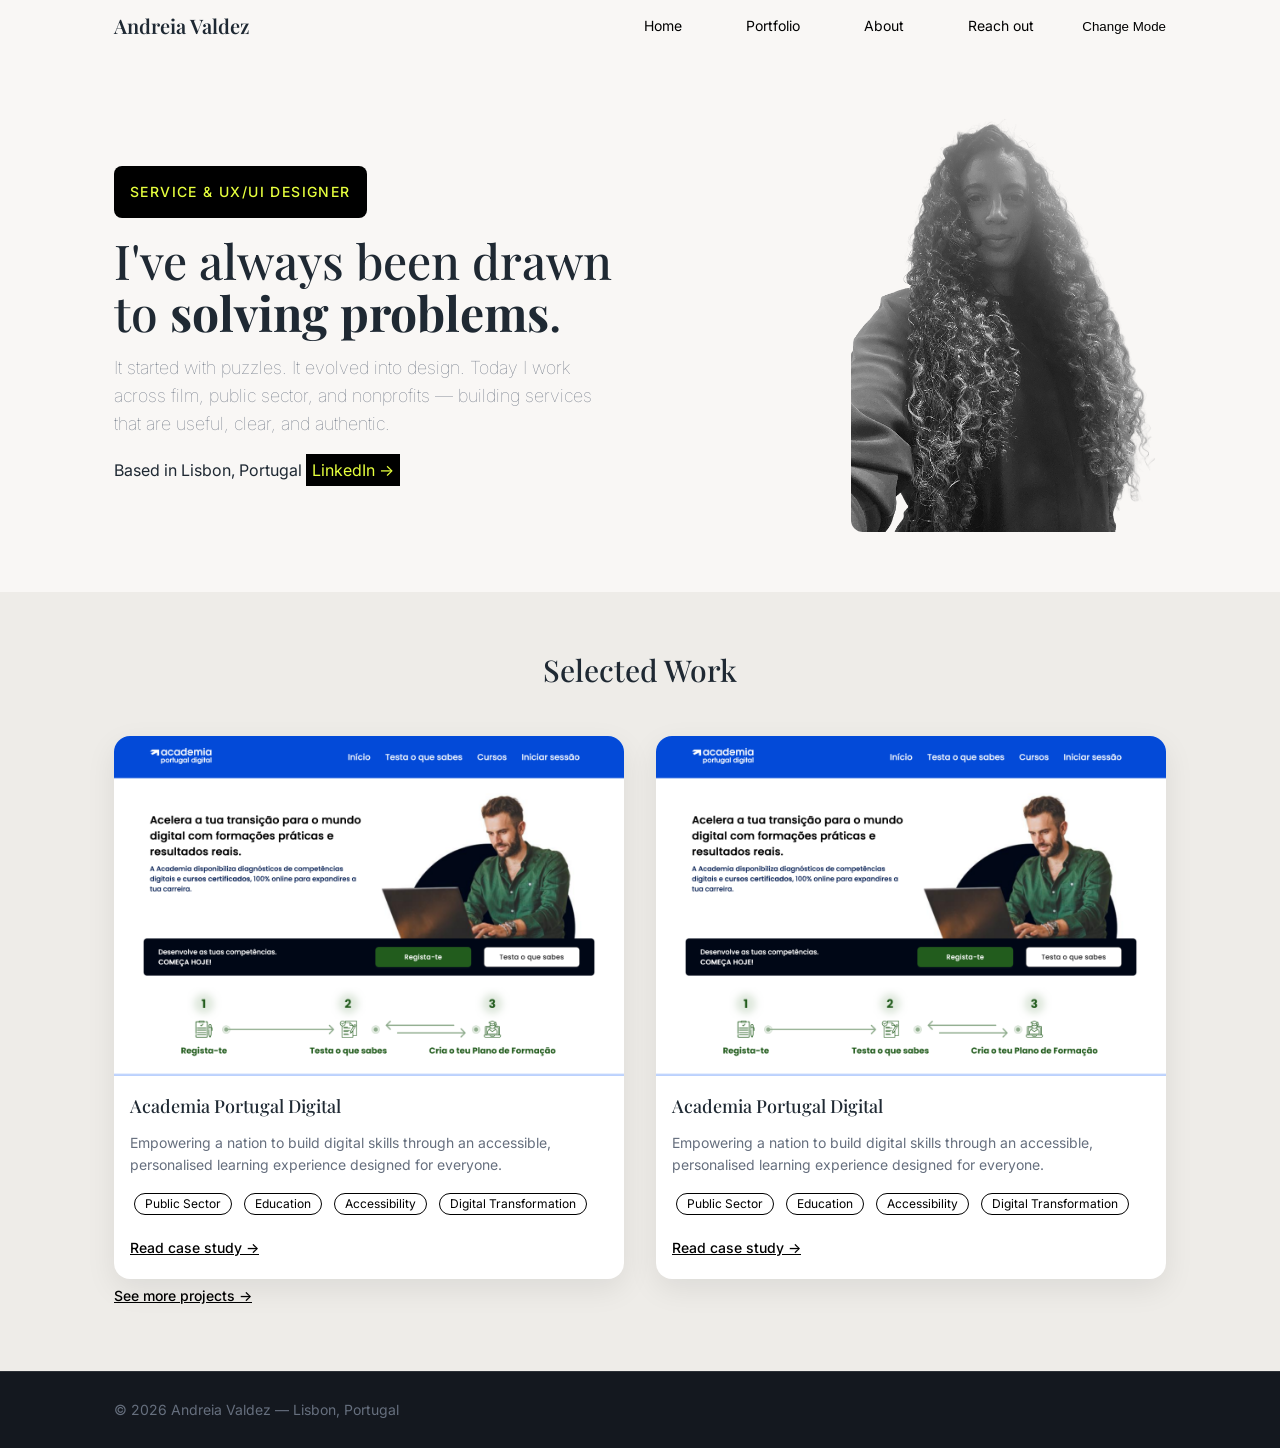
==== commit 144df704: "Added CV + alert notification on download" ====
--- a/index.html
+++ b/index.html
@@ -115,6 +115,9 @@
             localStorage.setItem('theme', 'light');
         }
     });
+    function CV() {
+    alert("I hope we get to work together soon! :-)");
+}
 </script>
 </body>
 </html>
--- a/css/estilos.css
+++ b/css/estilos.css
@@ -114,6 +114,7 @@
 }
 
 .section-light {
+    padding: 60px 0;
     background-color: #F9F7F5;
 }
 
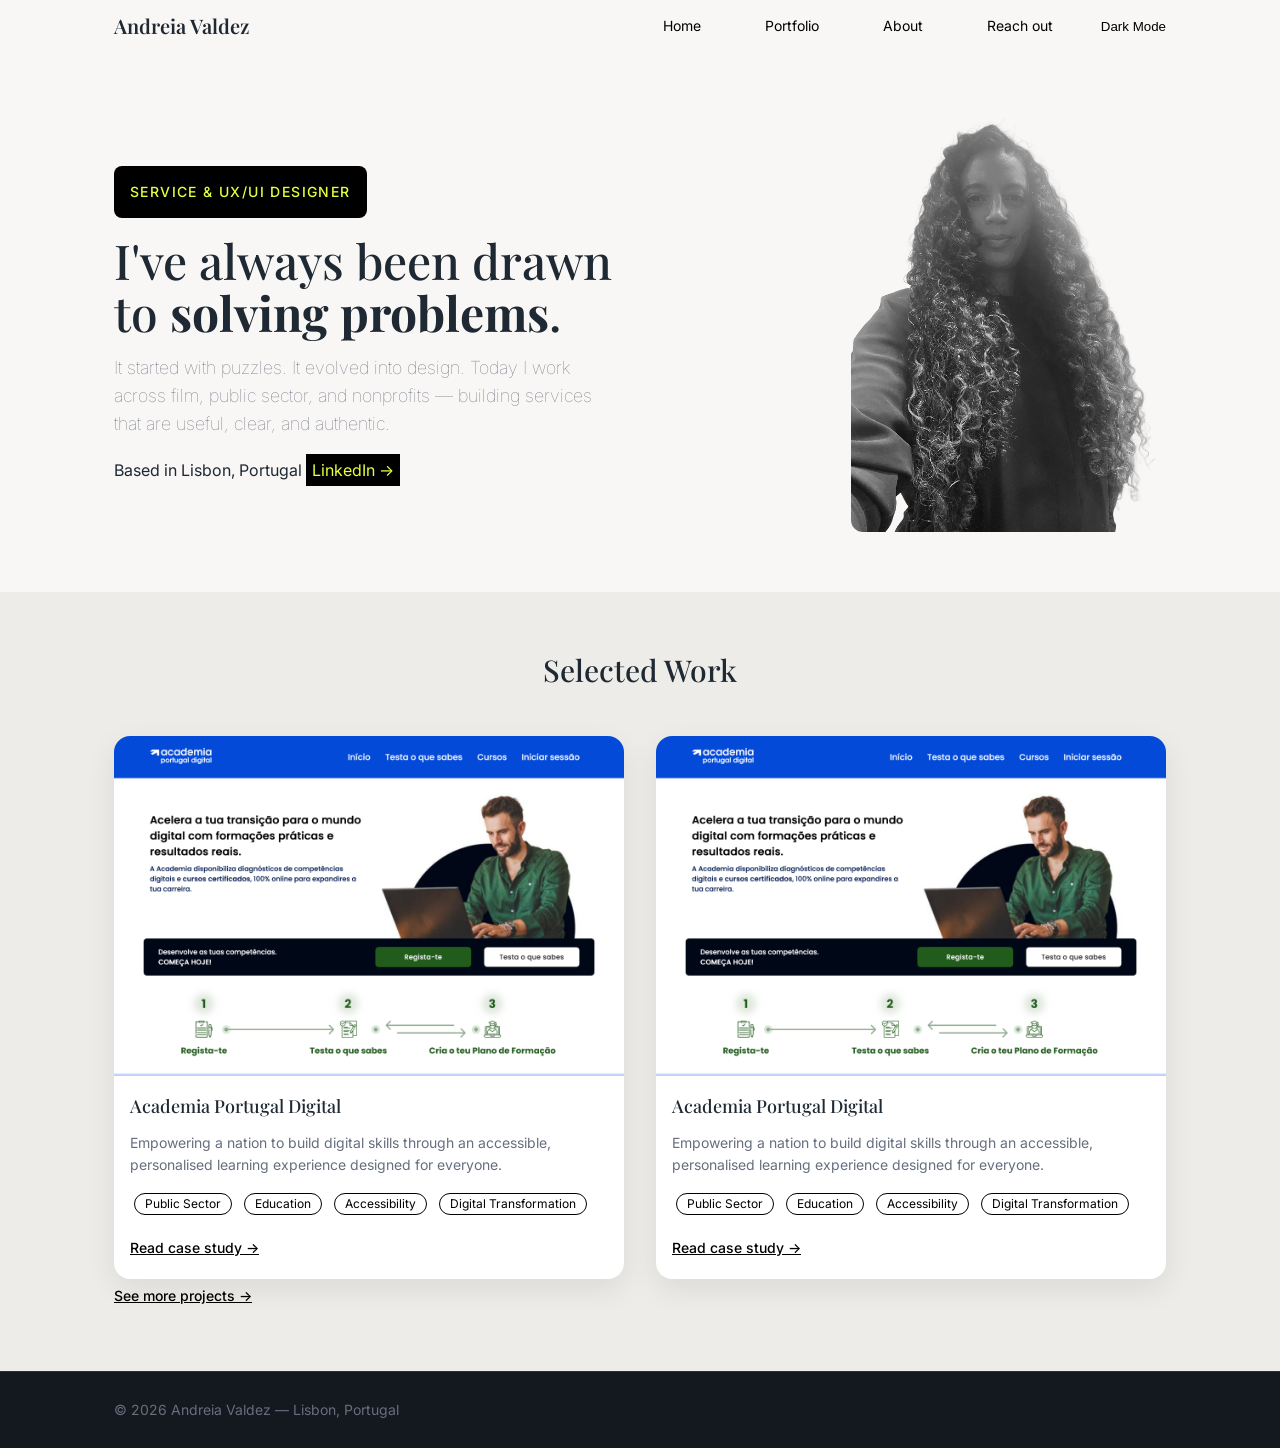
==== commit dc213cbd: "Improved Dark/Light Mode & Reach Out." ====
--- a/index.html
+++ b/index.html
@@ -22,7 +22,7 @@
             <a href="about.html">About</a>
             <a href="reach-out.html">Reach out</a>
             <button id="theme-toggle">
-                Change Mode
+                Dark Mode
             </button>
         </nav>
     </div>
@@ -93,31 +93,36 @@
         <a href="portfolio.html" class="button">See more projects →</a>
     </section>
 <!-- Footer -->
-    <footer class="footer-section">
-        <div class="footer-bottom">
-            <div class="container footer-bottom-content">
-                <span>© 2026 Andreia Valdez — Lisbon, Portugal</span>
-            </div>
+<footer class="footer-section">
+    <div class="footer-bottom">
+        <div class="container footer-bottom-content">
+            <span>© 2026 Andreia Valdez — Lisbon, Portugal</span>
         </div>
-    </footer>
+    </div>
+</footer>
 <script>
+
     const button = document.getElementById('theme-toggle');
-    // Carrega tema guardado
+    // Verifica tema guardado
     if (localStorage.getItem('theme') === 'dark') {
         document.body.classList.add('dark-mode');
+        button.textContent = 'Light Mode';
     }
     button.addEventListener('click', () => {
         document.body.classList.toggle('dark-mode');
-        // Guarda estado
+        // Se estiver em dark
         if (document.body.classList.contains('dark-mode')) {
+            button.textContent = 'Light Mode';
             localStorage.setItem('theme', 'dark');
         } else {
+            button.textContent = 'Dark Mode';
             localStorage.setItem('theme', 'light');
         }
     });
     function CV() {
-    alert("I hope we get to work together soon! :-)");
-}
+        alert("I hope we get to work together soon! :-)");
+    }
 </script>
 </body>
+
 </html>
--- a/css/estilos.css
+++ b/css/estilos.css
@@ -353,6 +353,12 @@
     color: #fff;
 }
 
+/* Reach Out */
+
+.reach-out {
+    min-height: calc(100vh - 360px);
+}
+
 /* Timeline */
 
 .timeline-section {
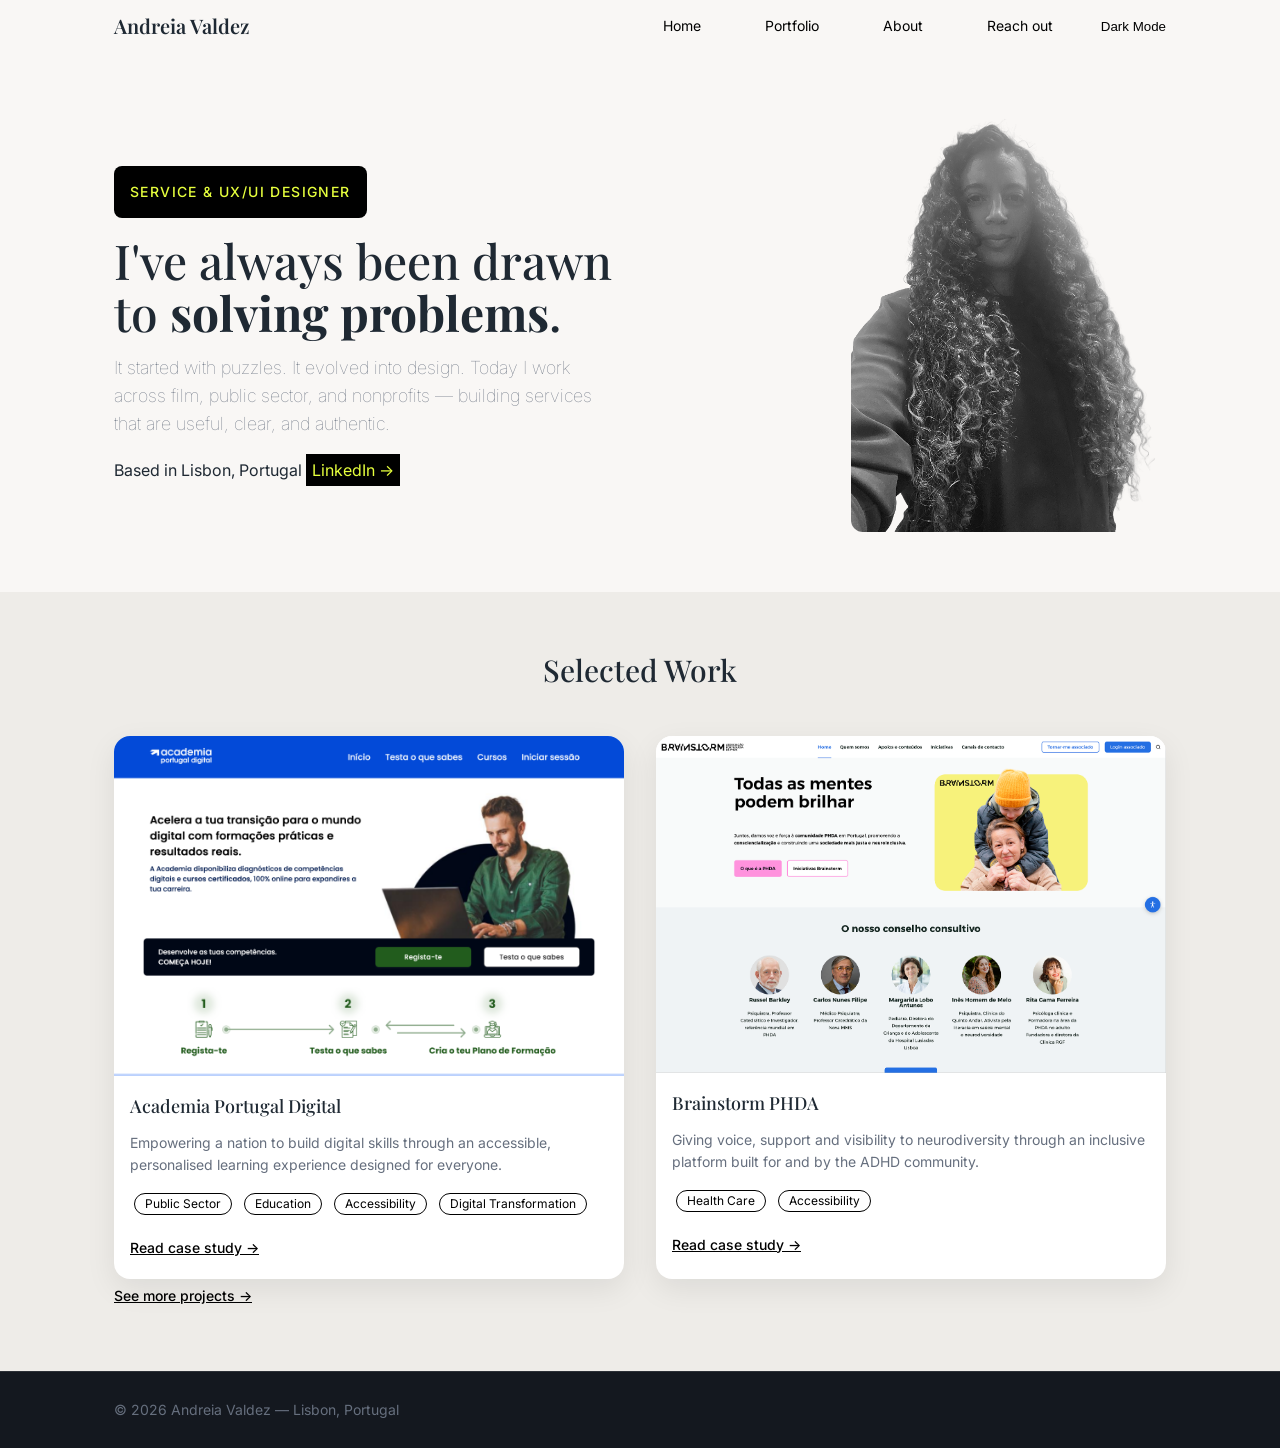
==== commit edf676d3: "Changed dummy information from project cards and added a link (to project) from the image of the car" ====
--- a/index.html
+++ b/index.html
@@ -49,8 +49,10 @@
             <div class="projects">
 <div class="project-card">
     <div class="project-image">
-        <img src="img/projects/apd/cover.png" srcset="img/projects/apd/cover.png 1x,img/projects/apd/cover.png 2x"
-            alt="Projeto Academia Portugal Digital">
+        <a href="project-apd-detail.html" target="_blank" rel="noopener" class="project-link">
+            <img src="img/projects/apd/cover.png" srcset="img/projects/apd/cover.png 1x,img/projects/apd/cover.png 2x"
+                alt="Projeto Academia Portugal Digital">
+        </a>
     </div>
     <div class="project-content">
         <h3>Academia Portugal Digital</h3>
@@ -70,22 +72,19 @@
     </div>
 </div><div class="project-card">
     <div class="project-image">
-        <img src="img/projects/apd/cover.png" srcset="img/projects/apd/cover.png 1x,img/projects/apd/cover.png 2x"
-            alt="Projeto Academia Portugal Digital">
+        <img src="img/projects/brainstorm/cover.png" srcset="img/projects/brainstorm/cover.png 1x,img/projects/brainstorm/cover.png 2x"
+            alt="Projeto Brainstorm PHDA">
     </div>
     <div class="project-content">
-        <h3>Academia Portugal Digital</h3>
+        <h3>Brainstorm PHDA</h3>
         <p>
-            Empowering a nation to build digital skills through an accessible, personalised learning experience designed
-            for everyone.
+            Giving voice, support and visibility to neurodiversity through an inclusive platform built for and by the ADHD community.
         </p>
         <p>
-            <span class="chip">Public Sector</span>
-            <span class="chip">Education</span>
+            <span class="chip">Health Care</span>
             <span class="chip">Accessibility</span>
-            <span class="chip">Digital Transformation</span>
         </p>
-        <a href="#" target="_blank" rel="noopener" class="project-link">
+        <a href="#" rel="noopener" class="project-link">
             Read case study →
         </a>
     </div>
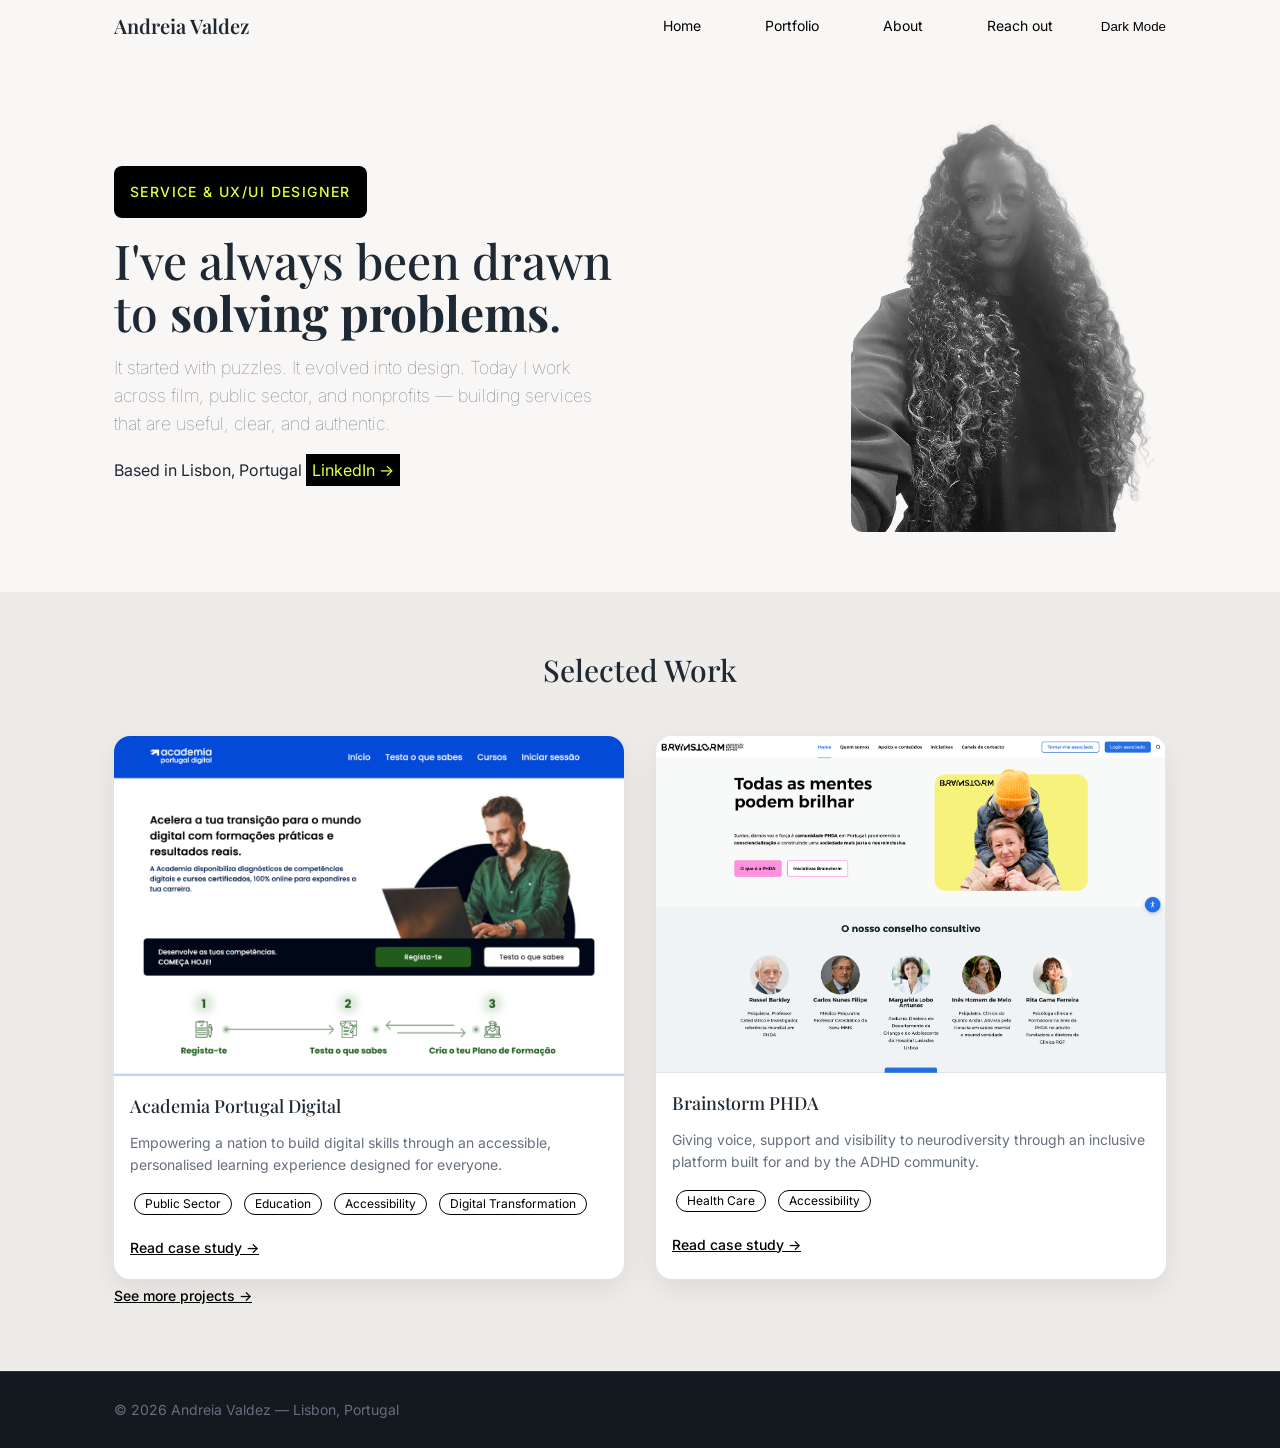
==== commit 6d457435: "Removed _blank from portfolio links, added new project: Brainstorm. Added some 2x images that were m" ====
--- a/index.html
+++ b/index.html
@@ -49,8 +49,8 @@
             <div class="projects">
 <div class="project-card">
     <div class="project-image">
-        <a href="project-apd-detail.html" target="_blank" rel="noopener" class="project-link">
-            <img src="img/projects/apd/cover.png" srcset="img/projects/apd/cover.png 1x,img/projects/apd/cover.png 2x"
+        <a href="project-apd-detail.html" rel="noopener" class="project-link">
+            <img src="img/projects/apd/cover.png" srcset="img/projects/apd/cover.png 1x, img/projects/apd/cover@2x.png 2x"
                 alt="Projeto Academia Portugal Digital">
         </a>
     </div>
@@ -66,14 +66,16 @@
             <span class="chip">Accessibility</span>
             <span class="chip">Digital Transformation</span>
         </p>
-        <a href="project-apd-detail.html" target="_blank" rel="noopener" class="project-link">
+        <a href="project-apd-detail.html" rel="noopener" class="project-link">
             Read case study →
         </a>
     </div>
 </div><div class="project-card">
     <div class="project-image">
-        <img src="img/projects/brainstorm/cover.png" srcset="img/projects/brainstorm/cover.png 1x,img/projects/brainstorm/cover.png 2x"
-            alt="Projeto Brainstorm PHDA">
+        <a href="project-brainstorm-detail.html" rel="noopener" class="project-link">
+            <img src="img/projects/brainstorm/cover.png" srcset="img/projects/brainstorm/cover.png 1x, img/projects/brainstorm/cover@2x.png 2x"
+                alt="Projeto Brainstorm PHDA">
+        </a>
     </div>
     <div class="project-content">
         <h3>Brainstorm PHDA</h3>
@@ -84,7 +86,7 @@
             <span class="chip">Health Care</span>
             <span class="chip">Accessibility</span>
         </p>
-        <a href="#" rel="noopener" class="project-link">
+        <a href="project-brainstorm-detail.html" rel="noopener" class="project-link">
             Read case study →
         </a>
     </div>
--- a/css/estilos.css
+++ b/css/estilos.css
@@ -21,7 +21,7 @@
 /*  Dark Mode */
 
 #theme-toggle {
-    border: 0px;
+    border: 0;
     background: transparent;
 }
 
@@ -30,7 +30,7 @@
 }
 
 .dark-mode #theme-toggle {
-    border: 0px;
+    border: 0;
     background: transparent;
     color: #fff;
 }
@@ -41,9 +41,8 @@
 }
 
 .dark-mode .project-content {
-    background-color: #14181F;
-
-    border: 1px solid #363636;
+    background-color: #131313;
+    border: none;
 }
 
 .dark-mode .chip {
@@ -74,23 +73,23 @@
 }
 
 h1 {
-    margin-top: 8px;
-    font-size: 48px;
+    margin-top: 0.5rem;
+    font-size: 3rem;
     font-weight: 500;
-    line-height: 52px;
+    line-height: 3.25rem;
 }
 
 h2 {
-    font-size: 30px;
+    font-size: 1.875rem;
     font-weight: 500;
-    line-height: 36px;
+    line-height: 2.25rem;
     text-align: center;
 }
 
 h3 {
-    font-size: 18px;
+    font-size: 1.125rem;
     font-weight: 500;
-    line-height: 28px;
+    line-height: 1.75rem;
 }
 
 img {
@@ -102,19 +101,333 @@
     text-decoration: none;
 }
 
+/* Breadcrumbs */
+
+.breadcrumbs {
+    margin-bottom: 2rem;
+}
+
+.breadcrumbs a {
+    color: #666F7E;
+    text-decoration: none;
+    font-size: 0.875rem;
+    transition: color 0.2s ease;
+}
+
+.breadcrumbs a:hover {
+    color: #ABBD2D;
+    text-decoration: underline;
+}
+
+.dark-mode .breadcrumbs a {
+    color: #fff;
+}
+
+.dark-mode .breadcrumbs a:hover {
+    color: #ABBD2D;
+}
+
+/* Next Project Link */
+
+.next-project {
+    text-align: center;
+    padding: 2.5rem 0;
+}
+
+.next-project-label {
+    font-size: 0.875rem;
+    color: #666F7E;
+    text-transform: uppercase;
+    letter-spacing: 0.088rem;
+    margin-bottom: 1rem;
+}
+
+.next-project-link {
+    font-size: 1.5rem;
+    font-family: "Playfair Display", serif;
+    color: #1f2933;
+    text-decoration: none;
+    transition: color 0.2s ease;
+}
+
+.next-project-link:hover {
+    color: #ABBD2D;
+    text-decoration: underline;
+}
+
+.dark-mode .next-project-label {
+    color: #fff;
+}
+
+.dark-mode .next-project-link {
+    color: #fff;
+}
+
+.dark-mode .next-project-link:hover {
+    color: #ABBD2D;
+}
+
+/* KPI Grid */
+
+.kpi-grid {
+    margin-top: 3rem;
+    display: grid;
+    grid-template-columns: repeat(3, 1fr);
+    gap: 2rem;
+}
+
+.kpi-box {
+    padding: 2.5rem 1.5rem;
+    background-color: #e2e2dc;
+    border-radius: 1rem;
+    text-align: center;
+}
+
+.dark-mode .kpi-box {
+    background-color: #666F7E;
+}
+
+.kpi-number {
+    font-size: 3rem;
+    font-weight: 500;
+    line-height: 1.2;
+    margin-bottom: 0.75rem;
+}
+
+.kpi-label {
+    color: #666F7E;
+    line-height: 1.6;
+    font-size: 0.875rem;
+}
+
+.dark-mode .kpi-label {
+    color: #F9F7F5;
+}
+
+@media (max-width: 767px) {
+    .kpi-grid {
+        grid-template-columns: 1fr;
+    }
+}
+
+/* Projects */
+
+.project-meta {
+    margin: 1.5rem 0;
+    padding: 1.5rem;
+    background-color: #e2e2dc;
+    border-radius: 1rem;
+}
+
+.dark-mode .project-meta {
+    background-color: #666F7E;
+    color: #F9F7F5;
+}
+
+/* Secções de Detalhes do Projeto */
+
+.project-intro {
+    margin-top: 1.5rem;
+    color: #666F7E;
+    line-height: 1.8;
+}
+
+.project-intro-centered {
+    text-align: center;
+    color: #666F7E;
+    margin-top: 1rem;
+    max-width: 50rem;
+    margin-left: auto;
+    margin-right: auto;
+}
+
+.project-grid {
+    margin-top: 3rem;
+    display: grid;
+    gap: 2rem;
+}
+
+.project-card-box {
+    padding: 1.5rem;
+    background-color: #e2e2dc;
+    border-radius: 1rem;
+}
+
+.dark-mode .project-card-box {
+    background-color: #666F7E;
+}
+
+.project-card-box h3 {
+    margin-bottom: 0.75rem;
+}
+
+.project-card-box p {
+    color: #666F7E;
+    line-height: 1.6;
+}
+
+.dark-mode .project-card-box p {
+    color: #F9F7F5;
+}
+
+/* Processo com números */
+
+.process-steps {
+    display: flex;
+    flex-direction: column;
+    gap: 2.5rem;
+}
+
+.process-item {
+    display: flex;
+    gap: 1.5rem;
+    align-items: flex-start;
+}
+
+.process-number {
+    min-width: 3rem;
+    height: 3rem;
+    background-color: #ABBD2D;
+    border-radius: 50%;
+    display: flex;
+    align-items: center;
+    justify-content: center;
+    color: white;
+    font-weight: 600;
+}
+
+.process-content h3 {
+    margin-bottom: 0.5rem;
+}
+
+.process-content p {
+    color: #666F7E;
+    line-height: 1.6;
+}
+
+.dark-mode .process-content p {
+    color: #F9F7F5;
+}
+
+/* Wireframes e Screens */
+
+.wireframe-section {
+    margin-bottom: 2rem;
+}
+
+.wireframe-section h3 {
+    margin-bottom: 1rem;
+}
+
+.wireframe-section h3.before-label {
+    color: #666F7E;
+}
+
+.wireframe-section h3.after-label {
+    color: #ABBD2D;
+}
+
+/* Grid de imagens lado a lado */
+
+.image-grid-two {
+    display: grid;
+    grid-template-columns: 1fr 1fr;
+    gap: 2rem;
+}
+
+/* Before & After - imagens lado a lado 50/50 */
+#before-after .project-grid {
+    display: grid;
+    grid-template-columns: 1fr 1fr;
+    gap: 2rem;
+}
+
+/* Imagem com destaque */
+
+.highlight-image {
+    border-radius: 1rem;
+    margin-bottom: 2rem;
+}
+
+@media (max-width: 767px) {
+    .image-grid-two {
+        grid-template-columns: 1fr;
+    }
+
+    .process-item {
+        flex-direction: column;
+        gap: 1rem;
+    }
+
+}
+
+/* Wireframe mobile - manter tamanho real da imagem */
+#wireframes .wireframe-section:nth-child(2) img {
+    width: auto;
+    max-width: 100%;
+    margin: 0 auto;
+}
+
+/* Design system segunda imagem - manter tamanho real */
+#design-system .project-grid img:nth-child(2) {
+    width: auto;
+    max-width: 100%;
+    margin: 0 auto;
+}
+
+.page-nav {
+    margin-top: 2rem;
+}
+
+.page-nav p {
+    margin-bottom: 0.5rem;
+}
+
+.page-nav ul {
+    list-style: none;
+    display: flex;
+    flex-wrap: wrap;
+    gap: 0.5rem;
+}
+
+.page-nav li {
+    display: inline-block;
+}
+
+.page-nav a {
+    display: block;
+    padding: 0.75rem 1rem;
+    color: #1f2933;
+    text-decoration: none;
+    border-radius: 0.5rem;
+    transition: background-color 0.2s ease;
+}
+
+.page-nav a:hover {
+    background-color: #e2e2dc;
+    text-decoration: none;
+}
+
+.dark-mode .page-nav a {
+    color: #fff;
+}
+
+.dark-mode .page-nav a:hover {
+    background-color: #666F7E;
+}
 /* Layouts */
 .container {
-    max-width: 1100px;
+    max-width: 68.75rem;
     margin: 0 auto;
-    padding: 0 24px;
+    padding: 0 1.5rem;
 }
 
 .section {
-    padding: 60px 0;
+    padding: 3.75rem 0;
 }
 
 .section-light {
-    padding: 60px 0;
+    padding: 3.75rem 0;
     background-color: #F9F7F5;
 }
 
@@ -127,7 +440,7 @@
 }
 
 .nav {
-    height: 52px;
+    height: 3.25rem;
     display: flex;
     align-items: center;
     justify-content: space-between;
@@ -136,8 +449,8 @@
 .logo {
     font-weight: 600;
     font-family: "Playfair Display", serif;
-    font-size: 20px;
-    line-height: 28px;
+    font-size: 1.25rem;
+    line-height: 1.75rem;
     color: #1f2933;
 }
 
@@ -145,14 +458,14 @@
 
 .menu {
     display: flex;
-    gap: 32px;
+    gap: 2rem;
 }
 
 .menu a {
     text-decoration: none;
-    font-size: 14px;
-    line-height: 20px;
-    padding: 16px;
+    font-size: 0.875rem;
+    line-height: 1.25rem;
+    padding: 1rem;
     color: #000;
 }
 
@@ -164,7 +477,7 @@
 
 .hero-grid {
     display: grid;
-    gap: 48px;
+    gap: 3rem;
 }
 
 .hero-image {
@@ -173,61 +486,61 @@
 }
 
 .hero-image img {
-    border-radius: 12px;
-    max-height: 420px;
+    border-radius: 0.75rem;
+    max-height: 26.25rem;
     width: auto;
 }
 
 .tag {
-    font-size: 14px;
-    letter-spacing: 1.4px;
+    font-size: 0.875rem;
+    letter-spacing: 0.088rem;
     font-weight: 500;
-    line-height: 20px;
+    line-height: 1.25rem;
     text-transform: uppercase;
     color: #E6FF3D;
     background-color: #000;
-    padding: 16px;
+    padding: 1rem;
     text-align: center;
-    border-radius: 8px;
-    margin: 8px 0px;
+    border-radius: 0.5rem;
+    margin: 0.5rem 0;
     display: inline-block;
 }
 
 .button {
-    margin-top: 10px;
+    margin-top: 0.625rem;
     font-weight: 500;
     text-decoration: underline;
-    font-size: 14px;
+    font-size: 0.875rem;
     color: #000;
 }
 
 .hero-buttons {
-    margin-top: 24px;
-    display: flex;
-    gap: 16px;
+    margin-top: 1.5rem;
+    display: flex;
+    gap: 1rem;
 }
 
 .intro {
     font-family: "Inter", sans-serif;
-    font-size: 18px;
-    margin: 16px 0px;
-    color: #666F7E;
-    line-height: 28px;
+    font-size: 1.125rem;
+    margin: 1rem 0;
+    color: #666F7E;
+    line-height: 1.75rem;
     font-weight: 100;
 }
 
 .linkedin {
     color: #E6FF3D;
     background-color: #000;
-    padding: 6px;
+    padding: 0.375rem;
 }
 
 /* Botões */
 .btn {
-    padding: 10px 20px;
-    border-radius: 16px;
+    padding: 0.625rem 1.25rem;
+    border-radius: 1rem;
     font-weight: 500;
-    font-size: 14px;
+    font-size: 0.875rem;
 }
 
 .primary {
@@ -252,33 +565,37 @@
 /* Projectos */
 .projects {
     display: grid;
-    gap: 32px;
-    margin-top: 48px;
+    gap: 2rem;
+    margin-top: 3rem;
 }
 
 .project-card {
     background-color: #ffffff;
-    border-radius: 16px;
+    border-radius: 1rem;
     overflow: hidden;
-    box-shadow: 0 10px 30px rgba(0, 0, 0, 0.08);
+    box-shadow: 0 0.625rem 1.875rem rgba(0, 0, 0, 0.08);
     transition: box-shadow 0.3s ease, transform 0.3s ease;
 }
 
+.dark-mode .project-card {
+    background-color: #131313;
+}
+
 .project-card:hover {
-    box-shadow: 0 20px 50px rgba(0, 0, 0, 0.15);
-    transform: translateY(-6px);
+    box-shadow: 0 1.25rem 3.125rem rgba(0, 0, 0, 0.15);
+    transform: translateY(-0.375rem);
 }
 
 .chip {
     display: inline-block;
-    padding: 4px 10px;
-    border: 1px solid #000;
-    border-radius: 100px;
-    font-size: 12px;
+    padding: 0.25rem 0.625rem;
+    border: 0.063rem solid #000;
+    border-radius: 6.25rem;
+    font-size: 0.75rem;
     line-height: 1;
     white-space: nowrap;
     color: #000;
-    margin: 4px;
+    margin: 0.25rem;
 }
 
 /* Imagem */
@@ -289,14 +606,15 @@
 
 /* Conteúdo */
 .project-content {
-    padding: 16px;
+    padding: 1rem;
+
 }
 
 .project-content p {
-    margin: 12px 0px;
+    margin: 0.75rem 0;
     color: #666F7E;
     line-height: 1.6;
-    font-size: 14px;
+    font-size: 0.875rem;
 }
 
 /* Link dos projectos */
@@ -304,13 +622,13 @@
 .project-link {
     font-weight: 500;
     text-decoration: underline;
-    font-size: 14px;
+    font-size: 0.875rem;
     color: #000;
 }
 
 .project-link svg {
-    width: 16px;
-    height: 16px;
+    width: 1rem;
+    height: 1rem;
 }
 
 .project-link:hover {
@@ -320,31 +638,31 @@
 /* Competências */
 .skills {
     display: grid;
-    gap: 32px;
+    gap: 2rem;
 }
 
 .inline-heading {
-    margin-bottom: 64px;
+    margin-bottom: 4rem;
 }
 
 .inline-heading h2 {
-    margin-top: 12px;
+    margin-top: 0.75rem;
 }
 
 .pills {
     display: flex;
     flex-wrap: wrap;
-    gap: 12px;
-    margin-top: 16px;
+    gap: 0.75rem;
+    margin-top: 1rem;
 }
 
 .pill {
     background: #E8F7F6;
     color: #3aa6a0;
-    border-radius: 24px;
-    padding: 8px 16px;
-    font-size: 14px;
-    line-height: 20px;
+    border-radius: 1.5rem;
+    padding: 0.5rem 1rem;
+    font-size: 0.875rem;
+    line-height: 1.25rem;
 
 }
 
@@ -356,28 +674,28 @@
 /* Reach Out */
 
 .reach-out {
-    min-height: calc(100vh - 360px);
+    min-height: calc(100vh - 22.5rem);
 }
 
 /* Timeline */
 
 .timeline-section {
     background-color: #f6f5f2;
-    padding: 100px 0;
+    padding: 6.25rem 0;
 }
 
 .timeline-grid {
     display: grid;
     grid-template-columns: 1fr 1fr;
-    gap: 80px;
+    gap: 5rem;
 }
 
 .timeline-title {
     font-family: "Playfair Display", serif;
-    font-size: 24px;
-    margin-bottom: 32px;
+    font-size: 1.5rem;
+    margin-bottom: 2rem;
     position: relative;
-    padding-left: 48px;
+    padding-left: 3rem;
     text-align: left;
 }
 
@@ -386,8 +704,8 @@
     position: absolute;
     left: 0;
     top: 50%;
-    width: 32px;
-    height: 2px;
+    width: 2rem;
+    height: 0.125rem;
     background-color: #ABBD2D;
 }
 
@@ -397,8 +715,8 @@
 
 .timeline-item {
     position: relative;
-    padding-left: 48px;
-    margin-bottom: 48px;
+    padding-left: 3rem;
+    margin-bottom: 3rem;
 }
 
 /* Linha vertical */
@@ -406,9 +724,9 @@
 .timeline-item::before {
     content: "";
     position: absolute;
-    left: 14px;
-    top: 20px;
-    width: 2px;
+    left: 0.875rem;
+    top: 1.25rem;
+    width: 0.125rem;
     height: 100%;
     background-color: #e2e2dc;
 }
@@ -416,39 +734,39 @@
 /* Pontos na timeline */
 .timeline-dot {
     position: absolute;
-    left: 4px;
-    top: 6px;
-    width: 20px;
-    height: 20px;
+    left: 0.25rem;
+    top: 0.375rem;
+    width: 1.25rem;
+    height: 1.25rem;
     background-color: #ABBD2D;
     border-radius: 50%;
-    border: 4px solid #f6f5f2;
+    border: 0.25rem solid #f6f5f2;
 }
 
 /* Conteúdo */
 .timeline-content h3 {
-    margin-bottom: 4px;
+    margin-bottom: 0.25rem;
 }
 
 .timeline-content h4 {
     font-weight: 500;
-    font-size: 14px;
-    color: #666F7E;
-    margin-bottom: 12px;
+    font-size: 0.875rem;
+    color: #666F7E;
+    margin-bottom: 0.75rem;
 }
 
 .timeline-content p {
     color: #666F7E;
     line-height: 1.6;
-    font-size: 14px;
+    font-size: 0.875rem;
 }
 
 /* Data */
 .timeline-date {
     display: block;
-    font-size: 12px;
+    font-size: 0.75rem;
     color: #3aa6a0;
-    margin-bottom: 8px;
+    margin-bottom: 0.5rem;
     text-transform: uppercase;
 }
 
@@ -463,29 +781,29 @@
 
 .footer-content {
     text-align: center;
-    padding-bottom: 80px;
+    padding-bottom: 5rem;
 }
 
 .footer-sub-title {
     display: block;
-    letter-spacing: 2px;
-    font-size: 14px;
+    letter-spacing: 0.125rem;
+    font-size: 0.875rem;
     color: #ABBD2D;
-    margin-bottom: 24px;
+    margin-bottom: 1.5rem;
     text-transform: uppercase;
 }
 
 .footer-title {
     font-family: "Playfair Display", serif;
-    font-size: 48px;
-    line-height: 50px;
-    margin-bottom: 24px;
+    font-size: 3rem;
+    line-height: 3.125rem;
+    margin-bottom: 1.5rem;
     color: #ffffff;
 }
 
 .footer-text {
-    max-width: 600px;
-    margin: 0 auto 40px;
+    max-width: 37.5rem;
+    margin: 0 auto 2.5rem;
     color: #9ca3af;
     line-height: 1.6;
 }
@@ -494,11 +812,11 @@
 .footer-email {
     display: inline-flex;
     align-items: center;
-    gap: 10px;
-    font-size: 20px;
+    gap: 0.625rem;
+    font-size: 1.25rem;
     color: #ABBD2D;
     text-decoration: none;
-    margin-bottom: 48px;
+    margin-bottom: 3rem;
 }
 
 .footer-email:hover {
@@ -509,12 +827,12 @@
 .footer-social {
     display: flex;
     justify-content: center;
-    gap: 16px;
+    gap: 1rem;
 }
 
 .footer-social a {
-    width: 44px;
-    height: 44px;
+    width: 2.75rem;
+    height: 2.75rem;
     border-radius: 50%;
     background-color: rgba(255, 255, 255, 0.08);
 
@@ -532,8 +850,8 @@
 
 /* Svgs das redes sociais */
 .footer-social svg {
-    width: 20px;
-    height: 20px;
+    width: 1.25rem;
+    height: 1.25rem;
     fill: none;
     stroke: currentColor;
     stroke-width: 2;
@@ -548,16 +866,16 @@
 /* Linha inferior */
 
 .footer-bottom {
-    border-top: 1px solid rgba(255, 255, 255, 0.1);
-    padding: 24px 0;
+    border-top: 0.063rem solid rgba(255, 255, 255, 0.1);
+    padding: 1.5rem 0;
 }
 
 .footer-bottom-content {
     display: flex;
     justify-content: space-between;
     flex-wrap: wrap;
-    gap: 16px;
-    font-size: 14px;
+    gap: 1rem;
+    font-size: 0.875rem;
     color: #666F7E;
 }
 
@@ -578,13 +896,13 @@
     }
 
     .menu {
-        font-size: 10px;
-        gap: 12px;
+        font-size: 0.625rem;
+        gap: 0.75rem;
     }
 
     .menu a {
-        font-size: 12px;
-        gap: 32px;
+        font-size: 0.75rem;
+        gap: 2rem;
     }
 
     .projects,
@@ -625,6 +943,6 @@
 @media (max-width: 900px) {
     .timeline-grid {
         grid-template-columns: 1fr;
-        gap: 64px;
-    }
-}+        gap: 4rem;
+    }
+}
